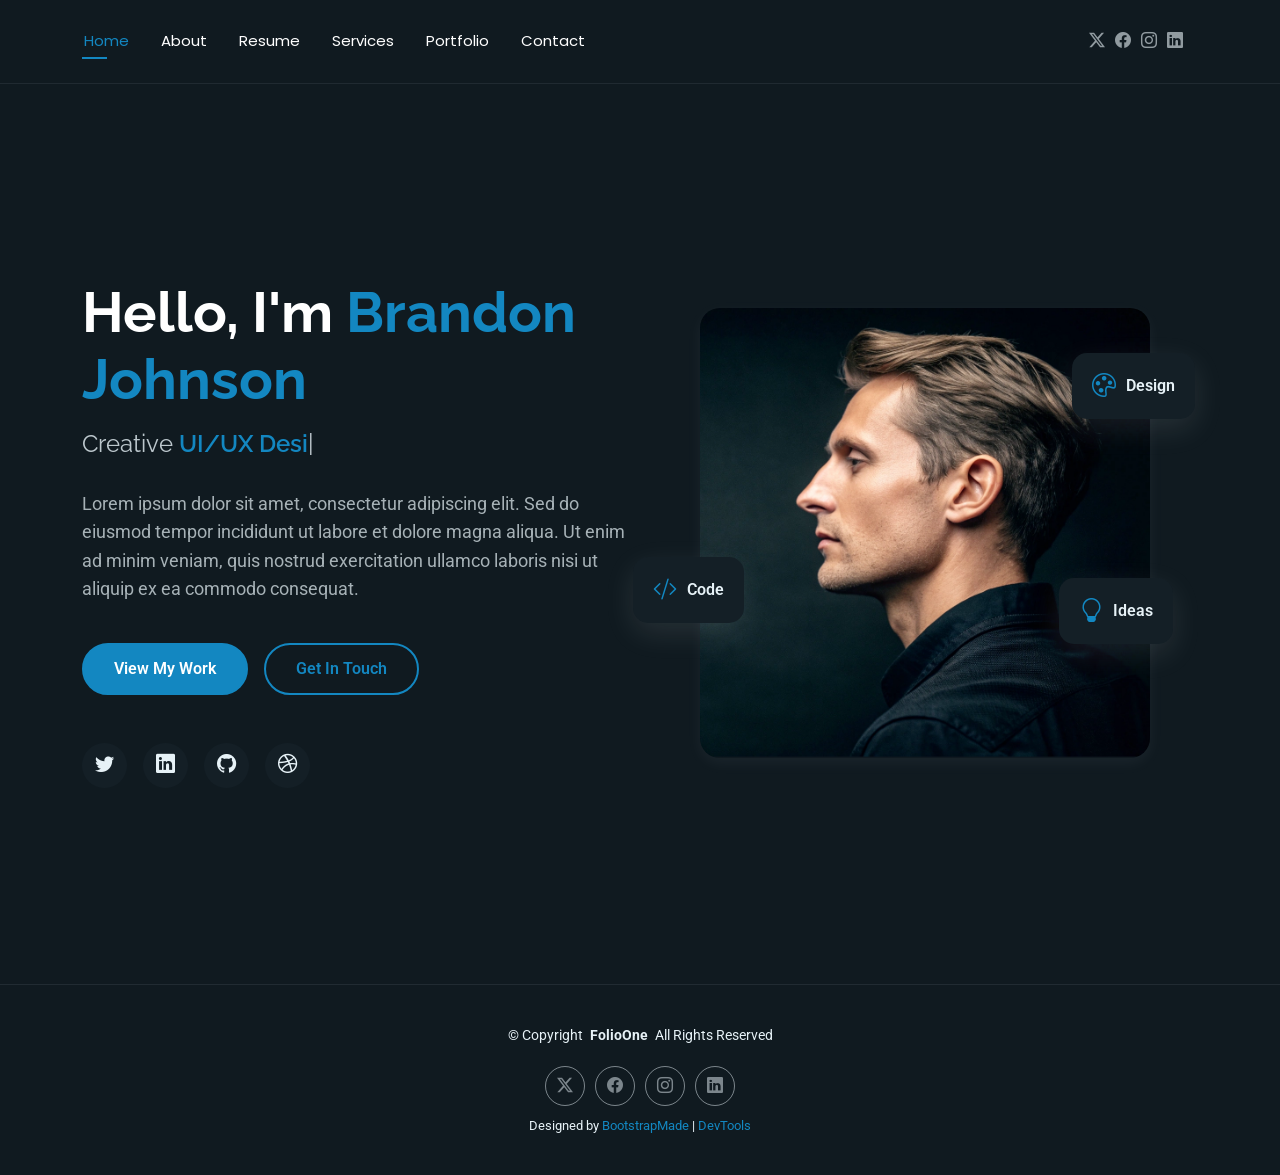
==== index.html @ 93620fd6 "1" ====
<!DOCTYPE html>
<html lang="en">

<head>
  <meta charset="utf-8">
  <meta content="width=device-width, initial-scale=1.0" name="viewport">
  <title>Index - FolioOne Bootstrap Template</title>
  <meta name="description" content="">
  <meta name="keywords" content="">

  <!-- Favicons -->
  <link href="assets/img/favicon.png" rel="icon">
  <link href="assets/img/apple-touch-icon.png" rel="apple-touch-icon">

  <!-- Fonts -->
  <link href="https://fonts.googleapis.com" rel="preconnect">
  <link href="https://fonts.gstatic.com" rel="preconnect" crossorigin>
  <link href="https://fonts.googleapis.com/css2?family=Roboto:ital,wght@0,100;0,300;0,400;0,500;0,700;0,900;1,100;1,300;1,400;1,500;1,700;1,900&family=Poppins:ital,wght@0,100;0,200;0,300;0,400;0,500;0,600;0,700;0,800;0,900;1,100;1,200;1,300;1,400;1,500;1,600;1,700;1,800;1,900&family=Raleway:ital,wght@0,100;0,200;0,300;0,400;0,500;0,600;0,700;0,800;0,900;1,100;1,200;1,300;1,400;1,500;1,600;1,700;1,800;1,900&display=swap" rel="stylesheet">

  <!-- Vendor CSS Files -->
  <link href="assets/vendor/bootstrap/css/bootstrap.min.css" rel="stylesheet">
  <link href="assets/vendor/bootstrap-icons/bootstrap-icons.css" rel="stylesheet">
  <link href="assets/vendor/aos/aos.css" rel="stylesheet">
  <link href="assets/vendor/swiper/swiper-bundle.min.css" rel="stylesheet">
  <link href="assets/vendor/glightbox/css/glightbox.min.css" rel="stylesheet">

  <!-- Main CSS File -->
  <link href="assets/css/main.css" rel="stylesheet">

  <!-- =======================================================
  * Template Name: FolioOne
  * Template URL: https://bootstrapmade.com/folioone-bootstrap-portfolio-website-template/
  * Updated: Aug 23 2025 with Bootstrap v5.3.7
  * Author: BootstrapMade.com
  * License: https://bootstrapmade.com/license/
  ======================================================== -->
</head>

<body class="index-page">

  <header id="header" class="header d-flex align-items-center light-background sticky-top">
    <div class="container position-relative d-flex align-items-center justify-content-between">

      <!-- <a href="index.html" class="logo d-flex align-items-center me-auto me-xl-0">
      <img src="assets/img/logo.webp" alt="">
      <h1 class="sitename">FolioOne</h1> 
    </a> -->

      <nav id="navmenu" class="navmenu">
        <ul>
          <li><a href="index.html" class="active">Home</a></li>
          <li><a href="about.html">About</a></li>
          <li><a href="resume.html">Resume</a></li>
          <li><a href="services.html">Services</a></li>
          <li><a href="portfolio.html">Portfolio</a></li>
          <li><a href="contact.html">Contact</a></li>
        </ul>
        <i class="mobile-nav-toggle d-xl-none bi bi-list"></i>
      </nav>

      <div class="header-social-links">
        <a href="#" class="twitter"><i class="bi bi-twitter-x"></i></a>
        <a href="#" class="facebook"><i class="bi bi-facebook"></i></a>
        <a href="#" class="instagram"><i class="bi bi-instagram"></i></a>
        <a href="#" class="linkedin"><i class="bi bi-linkedin"></i></a>
      </div>

    </div>
  </header>

  <main class="main">

    <!-- Hero Section -->
    <section id="hero" class="hero section">

      <div class="container" data-aos="fade-up" data-aos-delay="100">

        <div class="row gy-4 align-items-center">
          <div class="col-lg-6 order-2 order-lg-1">
            <div class="hero-content">
              <h1 data-aos="fade-up" data-aos-delay="200">Hello, I'm <span class="highlight">Brandon Johnson</span></h1>
              <h2 data-aos="fade-up" data-aos-delay="300">Creative <span class="typed" data-typed-items="UI/UX Designer, Web Developer, Digital Artist, Brand Strategist"></span></h2>
              <p data-aos="fade-up" data-aos-delay="400">Lorem ipsum dolor sit amet, consectetur adipiscing elit. Sed do eiusmod tempor incididunt ut labore et dolore magna aliqua. Ut enim ad minim veniam, quis nostrud exercitation ullamco laboris nisi ut aliquip ex ea commodo consequat.</p>
              <div class="hero-actions" data-aos="fade-up" data-aos-delay="500">
                <a href="portfolio.html" class="btn btn-primary">View My Work</a>
                <a href="contact.html" class="btn btn-outline">Get In Touch</a>
              </div>
              <div class="social-links" data-aos="fade-up" data-aos-delay="600">
                <a href="#"><i class="bi bi-twitter"></i></a>
                <a href="#"><i class="bi bi-linkedin"></i></a>
                <a href="#"><i class="bi bi-github"></i></a>
                <a href="#"><i class="bi bi-dribbble"></i></a>
              </div>
            </div>
          </div>
          <div class="col-lg-6 order-1 order-lg-2">
            <div class="hero-image" data-aos="zoom-in" data-aos-delay="300">
              <div class="image-wrapper">
                <img src="assets/img/profile/profile-square-11.webp" alt="Sarah Mitchell" class="img-fluid">
                <div class="floating-elements">
                  <div class="floating-card design" data-aos="fade-left" data-aos-delay="700">
                    <i class="bi bi-palette"></i>
                    <span>Design</span>
                  </div>
                  <div class="floating-card code" data-aos="fade-right" data-aos-delay="800">
                    <i class="bi bi-code-slash"></i>
                    <span>Code</span>
                  </div>
                  <div class="floating-card creativity" data-aos="fade-up" data-aos-delay="900">
                    <i class="bi bi-lightbulb"></i>
                    <span>Ideas</span>
                  </div>
                </div>
              </div>
            </div>
          </div>
        </div>

      </div>

    </section><!-- /Hero Section -->

  </main>

  <footer id="footer" class="footer">

    <div class="container">
      <div class="copyright text-center ">
        <p>© <span>Copyright</span> <strong class="px-1 sitename">FolioOne</strong> <span>All Rights Reserved<br></span></p>
      </div>
      <div class="social-links d-flex justify-content-center">
        <a href=""><i class="bi bi-twitter-x"></i></a>
        <a href=""><i class="bi bi-facebook"></i></a>
        <a href=""><i class="bi bi-instagram"></i></a>
        <a href=""><i class="bi bi-linkedin"></i></a>
      </div>
      <div class="credits">
        <!-- All the links in the footer should remain intact. -->
        <!-- You can delete the links only if you've purchased the pro version. -->
        <!-- Licensing information: https://bootstrapmade.com/license/ -->
        <!-- Purchase the pro version with working PHP/AJAX contact form: [buy-url] -->
        Designed by <a href="https://bootstrapmade.com/">BootstrapMade</a> | <a href="https://bootstrapmade.com/tools/">DevTools</a>
      </div>
    </div>

  </footer>

  <!-- Scroll Top -->
  <a href="#" id="scroll-top" class="scroll-top d-flex align-items-center justify-content-center"><i class="bi bi-arrow-up-short"></i></a>

  <!-- Preloader -->
  <div id="preloader"></div>

  <!-- Vendor JS Files -->
  <script src="assets/vendor/bootstrap/js/bootstrap.bundle.min.js"></script>
  <script src="assets/vendor/php-email-form/validate.js"></script>
  <script src="assets/vendor/aos/aos.js"></script>
  <script src="assets/vendor/typed.js/typed.umd.js"></script>
  <script src="assets/vendor/waypoints/noframework.waypoints.js"></script>
  <script src="assets/vendor/purecounter/purecounter_vanilla.js"></script>
  <script src="assets/vendor/swiper/swiper-bundle.min.js"></script>
  <script src="assets/vendor/imagesloaded/imagesloaded.pkgd.min.js"></script>
  <script src="assets/vendor/isotope-layout/isotope.pkgd.min.js"></script>
  <script src="assets/vendor/glightbox/js/glightbox.min.js"></script>

  <!-- Main JS File -->
  <script src="assets/js/main.js"></script>

</body>

</html>
---- assets/css/main.css ----
/**
* Template Name: FolioOne
* Template URL: https://bootstrapmade.com/folioone-bootstrap-portfolio-website-template/
* Updated: Aug 23 2025 with Bootstrap v5.3.7
* Author: BootstrapMade.com
* License: https://bootstrapmade.com/license/
*/

/*--------------------------------------------------------------
# Font & Color Variables
# Help: https://bootstrapmade.com/color-system/
--------------------------------------------------------------*/
/* Fonts */
:root {
  --default-font: "Roboto",  system-ui, -apple-system, "Segoe UI", Roboto, "Helvetica Neue", Arial, "Noto Sans", "Liberation Sans", sans-serif, "Apple Color Emoji", "Segoe UI Emoji", "Segoe UI Symbol", "Noto Color Emoji";
  --heading-font: "Raleway",  sans-serif;
  --nav-font: "Poppins",  sans-serif;
}

/* Global Colors - The following color variables are used throughout the website. Updating them here will change the color scheme of the entire website */
:root { 
  --background-color: #101a20; /* Background color for the entire website, including individual sections */
  --default-color: #e7f2f7; /* Default color used for the majority of the text content across the entire website */
  --heading-color: #ffffff; /* Color for headings, subheadings and title throughout the website */
  --accent-color: #1387c1; /* Accent color that represents your brand on the website. It's used for buttons, links, and other elements that need to stand out */
  --surface-color: #141f26; /* The surface color is used as a background of boxed elements within sections, such as cards, icon boxes, or other elements that require a visual separation from the global background. */
  --contrast-color: #ffffff; /* Contrast color for text, ensuring readability against backgrounds of accent, heading, or default colors. */
}

/* Nav Menu Colors - The following color variables are used specifically for the navigation menu. They are separate from the global colors to allow for more customization options */
:root {
  --nav-color: #ffffff;  /* The default color of the main navmenu links */
  --nav-hover-color: #1387c1; /* Applied to main navmenu links when they are hovered over or active */
  --nav-mobile-background-color: #213642; /* Used as the background color for mobile navigation menu */
  --nav-dropdown-background-color: #051117; /* Used as the background color for dropdown items that appear when hovering over primary navigation items */
  --nav-dropdown-color: #e7f2f7; /* Used for navigation links of the dropdown items in the navigation menu. */
  --nav-dropdown-hover-color: #1387c1; /* Similar to --nav-hover-color, this color is applied to dropdown navigation links when they are hovered over. */
}

/* Color Presets - These classes override global colors when applied to any section or element, providing reuse of the sam color scheme. */

.light-background {
  --background-color: #142027;
  --surface-color: #325264;
}

.dark-background {
  --background-color: #0b1419;
  --default-color: #ffffff;
  --heading-color: #ffffff;
  --surface-color: #252525;
  --contrast-color: #ffffff;
}

/* Smooth scroll */
:root {
  scroll-behavior: smooth;
}

/*--------------------------------------------------------------
# General Styling & Shared Classes
--------------------------------------------------------------*/
body {
  color: var(--default-color);
  background-color: var(--background-color);
  font-family: var(--default-font);
}

a {
  color: var(--accent-color);
  text-decoration: none;
  transition: 0.3s;
}

a:hover {
  color: color-mix(in srgb, var(--accent-color), transparent 25%);
  text-decoration: none;
}

h1,
h2,
h3,
h4,
h5,
h6 {
  color: var(--heading-color);
  font-family: var(--heading-font);
}

/* PHP Email Form Messages
------------------------------*/
.php-email-form .error-message {
  display: none;
  background: #df1529;
  color: #ffffff;
  text-align: left;
  padding: 15px;
  margin-bottom: 24px;
  font-weight: 600;
}

.php-email-form .sent-message {
  display: none;
  color: #ffffff;
  background: #059652;
  text-align: center;
  padding: 15px;
  margin-bottom: 24px;
  font-weight: 600;
}

.php-email-form .loading {
  display: none;
  background: var(--surface-color);
  text-align: center;
  padding: 15px;
  margin-bottom: 24px;
}

.php-email-form .loading:before {
  content: "";
  display: inline-block;
  border-radius: 50%;
  width: 24px;
  height: 24px;
  margin: 0 10px -6px 0;
  border: 3px solid var(--accent-color);
  border-top-color: var(--surface-color);
  animation: php-email-form-loading 1s linear infinite;
}

@keyframes php-email-form-loading {
  0% {
    transform: rotate(0deg);
  }

  100% {
    transform: rotate(360deg);
  }
}

/*--------------------------------------------------------------
# Global Header
--------------------------------------------------------------*/
.header {
  --background-color: rgba(255, 255, 255, 0);
  color: var(--default-color);
  background-color: var(--background-color);
  padding: 15px 0;
  transition: all 0.5s;
  z-index: 997;
  border-bottom: 1px solid color-mix(in srgb, var(--default-color), transparent 92%);
}

.header .logo {
  line-height: 1;
}

.header .logo img {
  max-height: 36px;
  margin-right: 8px;
}

.header .logo h1 {
  font-size: 32px;
  margin: 0;
  font-weight: 400;
  color: var(--heading-color);
}

.header .header-social-links {
  padding-right: 15px;
}

.header .header-social-links a {
  color: color-mix(in srgb, var(--default-color), transparent 40%);
  padding-left: 6px;
  display: inline-block;
  transition: 0.3s;
  font-size: 16px;
}

.header .header-social-links a:hover {
  color: var(--default-color);
}

.header .header-social-links a i {
  line-height: 0px;
}

@media (max-width: 1200px) {
  .header .logo {
    order: 1;
  }

  .header .header-social-links {
    order: 2;
  }

  .header .navmenu {
    order: 3;
  }
}

/* Global Header on Scroll
------------------------------*/
.scrolled .header {
  --background-color: rgba(16, 26, 32, 0.9);
}

/*--------------------------------------------------------------
# Navigation Menu
--------------------------------------------------------------*/
/* Desktop Navigation */
@media (min-width: 1200px) {
  .navmenu {
    padding: 0;
  }

  .navmenu ul {
    margin: 0;
    padding: 0;
    display: flex;
    list-style: none;
    align-items: center;
  }

  .navmenu li {
    position: relative;
  }

  .navmenu>ul>li {
    white-space: nowrap;
    padding: 15px 28px 15px 0;
  }

  .navmenu>ul>li:last-child {
    padding-right: 0;
  }

  .navmenu a,
  .navmenu a:focus {
    color: var(--nav-color);
    font-size: 15px;
    padding: 0 2px;
    font-family: var(--nav-font);
    font-weight: 400;
    display: flex;
    align-items: center;
    justify-content: space-between;
    white-space: nowrap;
    transition: 0.3s;
    position: relative;
  }

  .navmenu a i,
  .navmenu a:focus i {
    font-size: 12px;
    line-height: 0;
    margin-left: 5px;
    transition: 0.3s;
  }

  .navmenu>ul>li>a:before {
    content: "";
    position: absolute;
    height: 2px;
    bottom: -6px;
    left: 0;
    background-color: var(--nav-hover-color);
    visibility: hidden;
    width: 0px;
    transition: all 0.3s ease-in-out 0s;
  }

  .navmenu a:hover:before,
  .navmenu li:hover>a:before,
  .navmenu .active:before {
    visibility: visible;
    width: 25px;
  }

  .navmenu li:hover>a,
  .navmenu .active,
  .navmenu .active:focus {
    color: var(--nav-hover-color);
  }

  .navmenu .dropdown ul {
    margin: 0;
    padding: 10px 0;
    background: var(--nav-dropdown-background-color);
    display: block;
    position: absolute;
    visibility: hidden;
    left: -5px;
    top: 130%;
    opacity: 0;
    transition: 0.3s;
    border-radius: 4px;
    z-index: 99;
    box-shadow: 0px 0px 30px rgba(0, 0, 0, 0.1);
  }

  .navmenu .dropdown ul li {
    min-width: 200px;
  }

  .navmenu .dropdown ul a {
    padding: 10px 20px;
    font-size: 15px;
    text-transform: none;
    color: var(--nav-dropdown-color);
  }

  .navmenu .dropdown ul a i {
    font-size: 12px;
  }

  .navmenu .dropdown ul a:hover,
  .navmenu .dropdown ul .active:hover,
  .navmenu .dropdown ul li:hover>a {
    color: var(--nav-dropdown-hover-color);
  }

  .navmenu .dropdown:hover>ul {
    opacity: 1;
    top: 100%;
    visibility: visible;
  }

  .navmenu .dropdown .dropdown ul {
    top: 0;
    left: -90%;
    visibility: hidden;
  }

  .navmenu .dropdown .dropdown:hover>ul {
    opacity: 1;
    top: 0;
    left: -100%;
    visibility: visible;
  }
}

/* Mobile Navigation */
@media (max-width: 1199px) {
  .mobile-nav-toggle {
    color: var(--nav-color);
    font-size: 28px;
    line-height: 0;
    margin-right: 10px;
    cursor: pointer;
    transition: color 0.3s;
  }

  .navmenu {
    padding: 0;
    z-index: 9997;
  }

  .navmenu ul {
    display: none;
    list-style: none;
    position: absolute;
    inset: 60px 20px 20px 20px;
    padding: 10px 0;
    margin: 0;
    border-radius: 6px;
    background-color: var(--nav-mobile-background-color);
    border: 1px solid color-mix(in srgb, var(--default-color), transparent 90%);
    box-shadow: none;
    overflow-y: auto;
    transition: 0.3s;
    z-index: 9998;
  }

  .navmenu a,
  .navmenu a:focus {
    color: var(--nav-dropdown-color);
    padding: 10px 20px;
    font-family: var(--nav-font);
    font-size: 17px;
    font-weight: 500;
    display: flex;
    align-items: center;
    justify-content: space-between;
    white-space: nowrap;
    transition: 0.3s;
  }

  .navmenu a i,
  .navmenu a:focus i {
    font-size: 12px;
    line-height: 0;
    margin-left: 5px;
    width: 30px;
    height: 30px;
    display: flex;
    align-items: center;
    justify-content: center;
    border-radius: 50%;
    transition: 0.3s;
    background-color: color-mix(in srgb, var(--accent-color), transparent 90%);
  }

  .navmenu a i:hover,
  .navmenu a:focus i:hover {
    background-color: var(--accent-color);
    color: var(--contrast-color);
  }

  .navmenu a:hover,
  .navmenu .active,
  .navmenu .active:focus {
    color: var(--nav-dropdown-hover-color);
  }

  .navmenu .active i,
  .navmenu .active:focus i {
    background-color: var(--accent-color);
    color: var(--contrast-color);
    transform: rotate(180deg);
  }

  .navmenu .dropdown ul {
    position: static;
    display: none;
    z-index: 99;
    padding: 10px 0;
    margin: 10px 20px;
    background-color: var(--nav-dropdown-background-color);
    transition: all 0.5s ease-in-out;
  }

  .navmenu .dropdown ul ul {
    background-color: rgba(33, 37, 41, 0.1);
  }

  .navmenu .dropdown>.dropdown-active {
    display: block;
    background-color: rgba(33, 37, 41, 0.03);
  }

  .mobile-nav-active {
    overflow: hidden;
  }

  .mobile-nav-active .mobile-nav-toggle {
    color: #fff;
    position: absolute;
    font-size: 32px;
    top: 15px;
    right: 15px;
    margin-right: 0;
    z-index: 9999;
  }

  .mobile-nav-active .navmenu {
    position: fixed;
    overflow: hidden;
    inset: 0;
    background: rgba(33, 37, 41, 0.8);
    transition: 0.3s;
  }

  .mobile-nav-active .navmenu>ul {
    display: block;
  }
}

/*--------------------------------------------------------------
# Global Footer
--------------------------------------------------------------*/
.footer {
  color: var(--default-color);
  background-color: var(--background-color);
  font-size: 14px;
  padding: 40px 0;
  position: relative;
  border-top: 1px solid color-mix(in srgb, var(--default-color), transparent 92%);
}

.footer .copyright p {
  margin-bottom: 0;
}

.footer .social-links {
  margin-top: 20px;
}

.footer .social-links a {
  display: flex;
  align-items: center;
  justify-content: center;
  width: 40px;
  height: 40px;
  border-radius: 50%;
  border: 1px solid color-mix(in srgb, var(--default-color), transparent 50%);
  font-size: 16px;
  color: color-mix(in srgb, var(--default-color), transparent 50%);
  margin: 0 5px;
  transition: 0.3s;
}

.footer .social-links a:hover {
  color: var(--accent-color);
  border-color: var(--accent-color);
}

.footer .credits {
  margin-top: 10px;
  font-size: 13px;
  text-align: center;
}

/*--------------------------------------------------------------
# Preloader
--------------------------------------------------------------*/
#preloader {
  position: fixed;
  inset: 0;
  z-index: 9999;
  overflow: hidden;
  background-color: var(--background-color);
  transition: all 0.6s ease-out;
  width: 100%;
  height: 100vh;
}

#preloader:before,
#preloader:after {
  content: "";
  position: absolute;
  border: 4px solid var(--accent-color);
  border-radius: 50%;
  animation: animate-preloader 2s cubic-bezier(0, 0.2, 0.8, 1) infinite;
}

#preloader:after {
  animation-delay: -0.5s;
}

@keyframes animate-preloader {
  0% {
    width: 10px;
    height: 10px;
    top: calc(50% - 5px);
    left: calc(50% - 5px);
    opacity: 1;
  }

  100% {
    width: 72px;
    height: 72px;
    top: calc(50% - 36px);
    left: calc(50% - 36px);
    opacity: 0;
  }
}

/*--------------------------------------------------------------
# Scroll Top Button
--------------------------------------------------------------*/
.scroll-top {
  position: fixed;
  visibility: hidden;
  opacity: 0;
  right: 15px;
  bottom: -15px;
  z-index: 99999;
  background-color: var(--accent-color);
  width: 44px;
  height: 44px;
  border-radius: 50px;
  transition: all 0.4s;
}

.scroll-top i {
  font-size: 24px;
  color: var(--contrast-color);
  line-height: 0;
}

.scroll-top:hover {
  background-color: color-mix(in srgb, var(--accent-color), transparent 20%);
  color: var(--contrast-color);
}

.scroll-top.active {
  visibility: visible;
  opacity: 1;
  bottom: 15px;
}

/*--------------------------------------------------------------
# Disable aos animation delay on mobile devices
--------------------------------------------------------------*/
@media screen and (max-width: 768px) {
  [data-aos-delay] {
    transition-delay: 0 !important;
  }
}

/*--------------------------------------------------------------
# Global Page Titles & Breadcrumbs
--------------------------------------------------------------*/
.page-title {
  color: var(--default-color);
  background-color: var(--background-color);
  position: relative;
}

.page-title .heading {
  padding: 80px 0;
  border-top: 1px solid color-mix(in srgb, var(--default-color), transparent 90%);
}

.page-title .heading h1 {
  font-size: 38px;
  font-weight: 700;
}

.page-title nav {
  background-color: color-mix(in srgb, var(--default-color), transparent 96%);
  padding: 20px 0;
}

.page-title nav ol {
  display: flex;
  flex-wrap: wrap;
  list-style: none;
  padding: 0;
  margin: 0;
  font-size: 16px;
  font-weight: 400;
}

.page-title nav ol li+li {
  padding-left: 10px;
}

.page-title nav ol li+li::before {
  content: "/";
  display: inline-block;
  padding-right: 10px;
  color: color-mix(in srgb, var(--default-color), transparent 70%);
}

/*--------------------------------------------------------------
# Global Sections
--------------------------------------------------------------*/
section,
.section {
  color: var(--default-color);
  background-color: var(--background-color);
  padding: 60px 0;
  scroll-margin-top: 100px;
  overflow: clip;
}

@media (max-width: 1199px) {

  section,
  .section {
    scroll-margin-top: 66px;
  }
}

/*--------------------------------------------------------------
# Global Section Titles
--------------------------------------------------------------*/
.section-title {
  text-align: center;
  padding-bottom: 60px;
  position: relative;
}

.section-title h2 {
  font-size: 3.5rem;
  font-weight: 400;
  line-height: 1.2;
  color: var(--heading-color);
  margin-bottom: 1.5rem;
  letter-spacing: -1px;
}

@media (max-width: 768px) {
  .section-title h2 {
    font-size: 2.5rem;
  }
}

.section-title p {
  font-size: 1.125rem;
  line-height: 1.8;
  color: color-mix(in srgb, var(--default-color), transparent 25%);
  max-width: 900px;
  margin: 0 auto;
  text-wrap: balance;
}

/*--------------------------------------------------------------
# Hero Section
--------------------------------------------------------------*/
.hero {
  padding: 80px 0;
  min-height: 100vh;
  display: flex;
  align-items: center;
}

.hero .hero-content h1 {
  font-size: 3.5rem;
  font-weight: 700;
  margin-bottom: 1rem;
  line-height: 1.2;
}

.hero .hero-content h1 .highlight {
  color: var(--accent-color);
  position: relative;
}

.hero .hero-content h1 .highlight::after {
  content: "";
  position: absolute;
  bottom: 0;
  left: 0;
  width: 100%;
  height: 3px;
  background: linear-gradient(90deg, var(--accent-color), color-mix(in srgb, var(--accent-color), transparent 50%));
  border-radius: 2px;
}

@media (max-width: 768px) {
  .hero .hero-content h1 {
    font-size: 2.5rem;
  }
}

.hero .hero-content h2 {
  font-size: 1.5rem;
  font-weight: 400;
  margin-bottom: 2rem;
  color: color-mix(in srgb, var(--default-color), transparent 20%);
}

.hero .hero-content h2 .typed {
  color: var(--accent-color);
  font-weight: 600;
}

@media (max-width: 768px) {
  .hero .hero-content h2 {
    font-size: 1.25rem;
  }
}

.hero .hero-content p {
  font-size: 1.1rem;
  line-height: 1.6;
  margin-bottom: 2.5rem;
  color: color-mix(in srgb, var(--default-color), transparent 30%);
}

.hero .hero-actions {
  display: flex;
  gap: 1rem;
  margin-bottom: 3rem;
}

.hero .hero-actions .btn {
  padding: 12px 30px;
  border-radius: 50px;
  font-weight: 600;
  text-decoration: none;
  transition: all 0.3s ease;
  border: 2px solid;
}

.hero .hero-actions .btn.btn-primary {
  background: var(--accent-color);
  color: var(--contrast-color);
  border-color: var(--accent-color);
}

.hero .hero-actions .btn.btn-primary:hover {
  background: color-mix(in srgb, var(--accent-color), black 15%);
  border-color: color-mix(in srgb, var(--accent-color), black 15%);
  transform: translateY(-2px);
}

.hero .hero-actions .btn.btn-outline {
  background: transparent;
  color: var(--accent-color);
  border-color: var(--accent-color);
}

.hero .hero-actions .btn.btn-outline:hover {
  transform: translateY(-2px);
}

@media (max-width: 576px) {
  .hero .hero-actions {
    flex-direction: column;
  }

  .hero .hero-actions .btn {
    text-align: center;
  }
}

.hero .social-links {
  display: flex;
  gap: 1rem;
}

.hero .social-links a {
  width: 45px;
  height: 45px;
  background: var(--surface-color);
  border-radius: 50%;
  display: flex;
  align-items: center;
  justify-content: center;
  color: var(--default-color);
  font-size: 1.2rem;
  transition: all 0.3s ease;
}

.hero .social-links a:hover {
  background: var(--accent-color);
  color: var(--contrast-color);
  transform: translateY(-3px);
  box-shadow: 0 8px 25px color-mix(in srgb, var(--accent-color), transparent 70%);
}

.hero .hero-image {
  position: relative;
}

.hero .hero-image .image-wrapper {
  position: relative;
  max-width: 450px;
  margin: 0 auto;
}

.hero .hero-image .image-wrapper img {
  border-radius: 20px;
  box-shadow: 0 5px 15px color-mix(in srgb, var(--default-color), transparent 95%);
  transition: transform 0.3s ease;
}

.hero .hero-image .image-wrapper img:hover {
  transform: scale(1.02);
}

.hero .hero-image .floating-elements {
  position: absolute;
  top: 0;
  left: 0;
  right: 0;
  bottom: 0;
  pointer-events: none;
}

.hero .hero-image .floating-elements .floating-card {
  position: absolute;
  background: var(--surface-color);
  padding: 15px 20px;
  border-radius: 15px;
  box-shadow: 0 10px 30px color-mix(in srgb, var(--default-color), transparent 90%);
  display: flex;
  align-items: center;
  gap: 10px;
  font-weight: 600;
  animation: float 3s ease-in-out infinite;
}

.hero .hero-image .floating-elements .floating-card i {
  font-size: 1.5rem;
  color: var(--accent-color);
}

.hero .hero-image .floating-elements .floating-card.design {
  top: 10%;
  right: -10%;
  animation-delay: 0s;
}

.hero .hero-image .floating-elements .floating-card.code {
  bottom: 30%;
  left: -15%;
  animation-delay: 1s;
}

.hero .hero-image .floating-elements .floating-card.creativity {
  top: 60%;
  right: -5%;
  animation-delay: 2s;
}

@media (max-width: 992px) {
  .hero .hero-image .floating-elements .floating-card {
    display: none;
  }
}

@keyframes float {

  0%,
  100% {
    transform: translateY(0px);
  }

  50% {
    transform: translateY(-10px);
  }
}

@media (max-width: 992px) {
  .hero .hero-content {
    text-align: center;
    margin-bottom: 3rem;
  }
}

/*--------------------------------------------------------------
# About Section
--------------------------------------------------------------*/
.about .intro-content .eyebrow {
  display: inline-block;
  letter-spacing: 0.12em;
  text-transform: uppercase;
  font-size: 12px;
  color: color-mix(in srgb, var(--default-color), transparent 40%);
  margin-bottom: 16px;
}

.about .intro-content .headline {
  font-family: var(--heading-font);
  font-weight: 300;
  line-height: 1.2;
  font-size: clamp(28px, 4vw, 44px);
  margin: 0 0 24px 0;
}

.about .intro-content .lead {
  font-size: 18px;
  line-height: 1.8;
  color: color-mix(in srgb, var(--default-color), transparent 10%);
  margin-bottom: 24px;
}

.about .intro-content p {
  line-height: 1.8;
  margin-bottom: 24px;
  color: color-mix(in srgb, var(--default-color), transparent 5%);
}

.about .intro-content .cta-group {
  display: flex;
  gap: 24px;
  align-items: center;
  margin-top: 24px;
}

.about .intro-content .cta-group .btn-ghost {
  display: inline-flex;
  align-items: center;
  gap: 8px;
  padding: 12px 18px;
  border-radius: 6px;
  color: var(--accent-color);
  background: color-mix(in srgb, var(--accent-color), transparent 92%);
  border: 1px solid color-mix(in srgb, var(--accent-color), transparent 70%);
  transition: 0.3s ease-in-out;
}

.about .intro-content .cta-group .btn-ghost:hover,
.about .intro-content .cta-group .btn-ghost:focus {
  color: var(--contrast-color);
  background: var(--accent-color);
  border-color: var(--accent-color);
  outline: none;
  box-shadow: 0 0 0 3px color-mix(in srgb, var(--accent-color), transparent 70%);
}

.about .intro-content .cta-group .link-underline {
  display: inline-flex;
  align-items: center;
  gap: 8px;
  position: relative;
  color: var(--accent-color);
  padding-bottom: 4px;
  transition: 0.3s ease-in-out;
}

.about .intro-content .cta-group .link-underline::after {
  content: "";
  position: absolute;
  left: 0;
  right: 0;
  bottom: 0;
  height: 1px;
  background: color-mix(in srgb, var(--accent-color), transparent 40%);
  transform: scaleX(0.4);
  transform-origin: left;
  transition: 0.3s ease-in-out;
}

.about .intro-content .cta-group .link-underline:hover,
.about .intro-content .cta-group .link-underline:focus {
  color: color-mix(in srgb, var(--accent-color), transparent 10%);
  outline: none;
}

.about .intro-content .cta-group .link-underline:hover::after,
.about .intro-content .cta-group .link-underline:focus::after {
  transform: scaleX(1);
}

.about .profile-figure {
  margin: 0;
}

.about .profile-figure .profile-photo {
  width: 88%;
  max-width: 440px;
  border-radius: 18px;
  box-shadow: 0 10px 30px color-mix(in srgb, var(--default-color), transparent 92%);
  transform: translateY(0);
  transition: transform 0.3s ease-in-out;
}

.about .profile-figure .profile-caption {
  margin-top: 24px;
  display: flex;
  align-items: center;
  justify-content: center;
}

.about .profile-figure .profile-caption .meta {
  font-size: 14px;
  color: color-mix(in srgb, var(--default-color), transparent 20%);
}

.about .profile-figure .profile-caption .meta .funfact {
  font-size: 13px;
  margin-top: 4px;
  color: color-mix(in srgb, var(--default-color), transparent 35%);
}

.about .profile-figure:hover .profile-photo {
  transform: translateY(-4px);
}

.about .skill-item {
  padding: 24px;
  border-radius: 6px;
  transition: 0.3s ease-in-out;
  background: color-mix(in srgb, var(--surface-color), var(--accent-color) 2%);
  border: 1px solid color-mix(in srgb, var(--default-color), transparent 88%);
  height: 100%;
}

.about .skill-item i {
  font-size: 24px;
  color: var(--accent-color);
  margin-bottom: 16px;
  display: inline-block;
}

.about .skill-item h3 {
  font-size: 16px;
  margin-bottom: 6px;
  font-weight: 500;
}

.about .skill-item p {
  margin: 0;
  font-size: 14px;
  color: color-mix(in srgb, var(--default-color), transparent 25%);
}

.about .skill-item:hover {
  transform: translateY(-3px);
  border-color: color-mix(in srgb, var(--accent-color), transparent 60%);
  box-shadow: 0 10px 30px color-mix(in srgb, var(--default-color), transparent 92%);
}

.about .timeline-item {
  position: relative;
  padding-left: 26px;
}

.about .timeline-item time {
  display: inline-block;
  font-size: 12px;
  letter-spacing: 0.08em;
  text-transform: uppercase;
  color: color-mix(in srgb, var(--default-color), transparent 45%);
  margin-bottom: 6px;
}

.about .timeline-item h4 {
  font-size: 18px;
  font-weight: 400;
  margin: 0 0 6px;
}

.about .timeline-item p {
  font-size: 14px;
  color: color-mix(in srgb, var(--default-color), transparent 25%);
  margin: 0;
}

.about .timeline-item .dot {
  position: absolute;
  left: 0;
  top: 4px;
  width: 10px;
  height: 10px;
  border-radius: 50%;
  background: var(--accent-color);
  box-shadow: 0 0 0 6px color-mix(in srgb, var(--accent-color), transparent 80%);
}

.about .personal-quote {
  padding: 24px 0;
}

.about .personal-quote p {
  font-family: var(--heading-font);
  font-weight: 300;
  font-size: clamp(20px, 3vw, 28px);
  line-height: 1.5;
  color: color-mix(in srgb, var(--default-color), transparent 5%);
  margin: 0 auto;
  max-width: 800px;
}

.about .fact-pill {
  display: flex;
  align-items: center;
  justify-content: center;
  gap: 10px;
  padding: 10px 14px;
  border-radius: 999px;
  border: 1px solid color-mix(in srgb, var(--default-color), transparent 85%);
  background: var(--surface-color);
  color: color-mix(in srgb, var(--default-color), transparent 10%);
  transition: 0.3s ease-in-out;
}

.about .fact-pill i {
  color: var(--accent-color);
}

.about .fact-pill span {
  font-size: 14px;
}

.about .fact-pill:hover {
  transform: translateY(-2px);
  border-color: color-mix(in srgb, var(--accent-color), transparent 60%);
  box-shadow: 0 10px 30px color-mix(in srgb, var(--default-color), transparent 92%);
}

.about .fact-pill:focus-within {
  box-shadow: 0 0 0 3px color-mix(in srgb, var(--accent-color), transparent 70%);
}

@media (max-width: 992px) {
  .about .profile-figure {
    text-align: center !important;
  }

  .about .profile-figure .profile-photo {
    width: 72%;
  }

  .about .intro-content .cta-group {
    flex-wrap: wrap;
  }
}

@media (max-width: 576px) {
  .about .profile-figure .profile-photo {
    width: 100%;
  }
}

/*--------------------------------------------------------------
# Skills Section
--------------------------------------------------------------*/
.skills .skill-box {
  background-color: var(--surface-color);
  padding: 2rem;
  border-radius: 8px;
  box-shadow: 0 0 20px rgba(0, 0, 0, 0.05);
}

.skills .skill-box h3 {
  font-size: 1.2rem;
  margin-bottom: 1rem;
  font-weight: 600;
}

.skills .skill-box p {
  font-size: 0.9rem;
  margin-bottom: 0.8rem;
  opacity: 0.6;
}

.skills .skill-box .progress {
  background-color: color-mix(in srgb, var(--accent-color), transparent 85%);
  border-radius: 50px;
  height: 8px;
  margin-top: 5px;
  overflow: hidden;
}

.skills .skill-box .progress .progress-bar {
  background-color: var(--accent-color);
  height: 100%;
  position: relative;
  border-radius: 50px;
  transition: 0.9s;
  width: 1px;
}

/*--------------------------------------------------------------
# Stats Section
--------------------------------------------------------------*/
.stats .avatars {
  position: relative;
}

.stats .avatars img {
  width: 60px;
  height: 60px;
  border: 3px solid var(--accent-color);
  margin-right: -15px;
  transition: transform 0.3s ease;
}

.stats .avatars img:hover {
  transform: translateY(-5px);
  z-index: 2;
}

.stats .counters h2 {
  color: var(--heading-color);
  font-size: 48px;
  font-weight: 700;
  margin-bottom: 10px;
}

.stats .counters h2 span {
  display: inline-block;
}

.stats .counters p {
  color: var(--default-color);
  font-size: 18px;
  margin: 0;
  opacity: 0.9;
}

@media (max-width: 991px) {
  .stats .row {
    text-align: center;
  }

  .stats .avatars {
    justify-content: center;
    margin-bottom: 40px;
  }

  .stats .counters h2 {
    font-size: 36px;
  }

  .stats .counters p {
    font-size: 16px;
  }

  .stats .counters .col-md-4 {
    margin-bottom: 30px;
  }

  .stats .counters .col-md-4:last-child {
    margin-bottom: 0;
  }
}

@media (max-width: 576px) {
  .stats {
    padding: 60px 0;
  }

  .stats .avatars {
    flex-wrap: wrap;
    justify-content: center;
  }

  .stats .avatars img {
    margin: 0 -8px;
  }
}

/*--------------------------------------------------------------
# Testimonials Section
--------------------------------------------------------------*/
.testimonials .testimonials-carousel,
.testimonials .testimonials-slider {
  overflow: hidden;
}

.testimonials .testimonial-item .testimonial-content {
  border-left: 3px solid var(--accent-color);
  padding-left: 30px;
}

.testimonials .testimonial-item .testimonial-img {
  border-radius: 50%;
  border: 4px solid var(--background-color);
  margin: 0 auto;
}

.testimonials .testimonial-item h3 {
  font-size: 20px;
  font-weight: bold;
  margin: 10px 0 5px 0;
}

.testimonials .testimonial-item h4 {
  font-size: 14px;
  color: color-mix(in srgb, var(--default-color), transparent 40%);
  margin: 0 0 10px 0;
}

.testimonials .testimonial-item .stars i {
  color: #ffc107;
  margin: 0 1px;
}

.testimonials .testimonial-item .quote-icon-left,
.testimonials .testimonial-item .quote-icon-right {
  color: color-mix(in srgb, var(--accent-color), transparent 50%);
  font-size: 26px;
  line-height: 0;
}

.testimonials .testimonial-item .quote-icon-left {
  display: inline-block;
  left: -5px;
  position: relative;
}

.testimonials .testimonial-item .quote-icon-right {
  display: inline-block;
  right: -5px;
  position: relative;
  top: 10px;
  transform: scale(-1, -1);
}

.testimonials .testimonial-item p {
  font-style: italic;
}

.testimonials .swiper-wrapper {
  height: auto;
}

.testimonials .swiper-pagination {
  margin-top: 30px;
  position: relative;
}

.testimonials .swiper-pagination .swiper-pagination-bullet {
  width: 12px;
  height: 12px;
  background-color: color-mix(in srgb, var(--default-color), transparent 85%);
  opacity: 1;
}

.testimonials .swiper-pagination .swiper-pagination-bullet-active {
  background-color: var(--accent-color);
}

/*--------------------------------------------------------------
# Resume Section
--------------------------------------------------------------*/
.resume .resume-item {
  margin-bottom: 3rem;
}

.resume .resume-item .resume-title {
  font-size: 1.75rem;
  font-weight: 700;
  margin-bottom: 1.5rem;
  padding-bottom: 1.5rem;
  position: relative;
  color: var(--heading-color);
}

.resume .resume-item .resume-title::after {
  content: "";
  position: absolute;
  display: block;
  width: 50px;
  height: 3px;
  background: var(--accent-color);
  bottom: 0;
  left: 0;
}

.resume .resume-item .resume-content {
  padding-left: 1.25rem;
  border-left: 2px solid color-mix(in srgb, var(--accent-color), transparent 85%);
}

.resume .resume-item article {
  position: relative;
  margin-bottom: 2.5rem;
}

.resume .resume-item article::before {
  content: "";
  position: absolute;
  width: 16px;
  height: 16px;
  border-radius: 50%;
  left: -1.8rem;
  top: 0.25rem;
  background: var(--background-color);
  border: 2px solid var(--accent-color);
}

.resume .resume-item article h4 {
  font-size: 1.25rem;
  font-weight: 600;
  margin-bottom: 0.5rem;
  color: var(--heading-color);
}

.resume .resume-item article h5 {
  font-size: 1rem;
  background: color-mix(in srgb, var(--accent-color), transparent 92%);
  padding: 0.375rem 0.75rem;
  display: inline-block;
  font-weight: 600;
  margin: 0.5rem 0;
  color: var(--accent-color);
  border-radius: 4px;
}

.resume .resume-item article .institution,
.resume .resume-item article .company {
  font-size: 1rem;
  margin-bottom: 1rem;
  color: color-mix(in srgb, var(--default-color), transparent 25%);
}

.resume .resume-item article p {
  margin-bottom: 1rem;
}

.resume .resume-item article ul {
  padding-left: 1.25rem;
  margin-bottom: 0;
}

.resume .resume-item article ul li {
  padding-bottom: 0.75rem;
  position: relative;
}

.resume .resume-item article ul li:last-child {
  padding-bottom: 0;
}

.resume .skill-item {
  margin-bottom: 2rem;
}

.resume .skill-item h4 {
  font-size: 1rem;
  font-weight: 600;
  margin-bottom: 0.75rem;
  color: var(--heading-color);
}

.resume .skill-item .progress {
  height: 0.75rem;
  background-color: color-mix(in srgb, var(--accent-color), transparent 92%);
  border-radius: 1rem;
  overflow: visible;
}

.resume .skill-item .progress .progress-bar {
  background-color: var(--accent-color);
  position: relative;
  border-radius: 1rem;
  width: 0;
  transition: width 1s ease;
}

.resume .skill-item .progress .progress-bar::after {
  content: attr(aria-valuenow) "%";
  position: absolute;
  right: 0;
  top: -1.75rem;
  font-size: 0.875rem;
  font-weight: 600;
  color: var(--accent-color);
}

@media (max-width: 991.98px) {
  .resume .resume-item {
    margin-bottom: 2rem;
  }
}

@media (max-width: 767.98px) {
  .resume .resume-content {
    padding-left: 1rem !important;
  }

  .resume article::before {
    left: -2rem !important;
  }
}

/*--------------------------------------------------------------
# Services Section
--------------------------------------------------------------*/
.services .service-item {
  display: flex;
  background-color: var(--surface-color);
  border-radius: 12px;
  padding: 2rem;
  height: 100%;
  position: relative;
  overflow: hidden;
  box-shadow: 0 5px 20px rgba(0, 0, 0, 0.03);
  transition: all 0.4s ease;
}

.services .service-item::before {
  content: "";
  position: absolute;
  left: 0;
  top: 0;
  height: 100%;
  width: 4px;
  background-color: var(--accent-color);
  transform: scaleY(0);
  transform-origin: bottom;
  transition: transform 0.4s cubic-bezier(0.65, 0, 0.35, 1);
}

.services .service-item:hover {
  box-shadow: 0 10px 30px rgba(0, 0, 0, 0.08);
  transform: translateY(-5px);
}

.services .service-item:hover::before {
  transform: scaleY(1);
}

.services .service-item:hover .service-icon {
  background-color: var(--accent-color);
  color: var(--contrast-color);
  transform: rotateY(180deg);
}

.services .service-item:hover .service-icon i {
  transform: rotateY(180deg);
}

.services .service-item:hover .service-link i {
  transform: translateX(5px);
}

.services .service-icon {
  flex-shrink: 0;
  width: 70px;
  height: 70px;
  border-radius: 12px;
  background-color: color-mix(in srgb, var(--accent-color), transparent 90%);
  color: var(--accent-color);
  display: flex;
  align-items: center;
  justify-content: center;
  margin-right: 1.5rem;
  transition: all 0.5s ease;
}

.services .service-icon i {
  font-size: 2rem;
  transition: transform 0.5s ease;
}

.services .service-content {
  flex-grow: 1;
}

.services .service-content h3 {
  font-size: 1.4rem;
  margin-bottom: 1rem;
  font-weight: 700;
  color: var(--heading-color);
}

.services .service-content p {
  margin-bottom: 1.25rem;
  color: color-mix(in srgb, var(--default-color), transparent 20%);
}

.services .service-link {
  display: inline-flex;
  align-items: center;
  color: var(--accent-color);
  font-weight: 600;
  text-decoration: none;
  transition: color 0.3s ease;
}

.services .service-link span {
  margin-right: 0.5rem;
}

.services .service-link i {
  transition: transform 0.3s ease;
}

.services .service-link:hover {
  color: color-mix(in srgb, var(--accent-color), transparent 25%);
}

@media (max-width: 767.98px) {
  .services .service-item {
    padding: 1.5rem;
    margin-bottom: 1rem;
  }

  .services .service-icon {
    width: 60px;
    height: 60px;
    margin-right: 1rem;
  }

  .services .service-icon i {
    font-size: 1.5rem;
  }

  .services .service-content h3 {
    font-size: 1.2rem;
    margin-bottom: 0.75rem;
  }

  .services .service-content p {
    margin-bottom: 1rem;
    font-size: 0.95rem;
  }
}

@media (max-width: 575.98px) {
  .services .service-item {
    flex-direction: column;
    text-align: center;
  }

  .services .service-item::before {
    width: 100%;
    height: 4px;
    transform: scaleX(0);
    transform-origin: left;
  }

  .services .service-item:hover::before {
    transform: scaleX(1);
  }

  .services .service-icon {
    margin-right: 0;
    margin-bottom: 1.25rem;
  }

  .services .service-link {
    justify-content: center;
  }
}

/*--------------------------------------------------------------
# Service Details Section
--------------------------------------------------------------*/
.service-details .service-hero {
  margin-bottom: 4rem;
}

.service-details .service-hero .service-meta {
  display: flex;
  align-items: center;
  gap: 1rem;
  margin-bottom: 1.5rem;
}

.service-details .service-hero .service-meta .service-category {
  background: color-mix(in srgb, var(--accent-color), transparent 85%);
  color: var(--accent-color);
  padding: 0.5rem 1rem;
  border-radius: 20px;
  font-size: 0.85rem;
  font-weight: 500;
  letter-spacing: 0.5px;
}

.service-details .service-hero .service-meta .reading-time {
  color: color-mix(in srgb, var(--default-color), transparent 50%);
  font-size: 0.9rem;
  font-weight: 300;
}

.service-details .service-hero h1 {
  font-size: 3.5rem;
  font-weight: 300;
  line-height: 1.2;
  margin-bottom: 1.5rem;
  color: var(--heading-color);
  letter-spacing: -0.02em;
}

.service-details .service-hero .service-description {
  font-size: 1.25rem;
  line-height: 1.7;
  color: color-mix(in srgb, var(--default-color), transparent 25%);
  font-weight: 300;
  margin: 0;
}

.service-details .service-visual {
  margin-bottom: 4rem;
  overflow: hidden;
  border-radius: 4px;
}

.service-details .service-visual img {
  width: 100%;
  height: 400px;
  object-fit: cover;
  transition: transform 0.5s ease;
}

.service-details .service-visual img:hover {
  transform: scale(1.02);
}

.service-details .service-narrative {
  margin-bottom: 5rem;
}

.service-details .service-narrative h3 {
  font-size: 2rem;
  font-weight: 300;
  margin-bottom: 2rem;
  color: var(--heading-color);
  letter-spacing: -0.01em;
}

.service-details .service-narrative p {
  font-size: 1.1rem;
  line-height: 1.8;
  margin-bottom: 2rem;
  color: var(--default-color);
  font-weight: 300;
}

.service-details .benefits-grid {
  display: grid;
  grid-template-columns: repeat(auto-fit, minmax(280px, 1fr));
  gap: 2.5rem;
  margin-top: 3rem;
}

.service-details .benefits-grid .benefit-card {
  text-align: center;
  padding: 0;
}

.service-details .benefits-grid .benefit-card .benefit-icon {
  width: 60px;
  height: 60px;
  background: color-mix(in srgb, var(--accent-color), transparent 90%);
  border-radius: 50%;
  display: flex;
  align-items: center;
  justify-content: center;
  margin: 0 auto 1.5rem;
  transition: all 0.3s ease;
}

.service-details .benefits-grid .benefit-card .benefit-icon i {
  font-size: 1.5rem;
  color: var(--accent-color);
}

.service-details .benefits-grid .benefit-card:hover .benefit-icon {
  background: var(--accent-color);
  transform: translateY(-2px);
}

.service-details .benefits-grid .benefit-card:hover .benefit-icon i {
  color: var(--contrast-color);
}

.service-details .benefits-grid .benefit-card h4 {
  font-size: 1.2rem;
  font-weight: 400;
  margin-bottom: 1rem;
  color: var(--heading-color);
}

.service-details .benefits-grid .benefit-card p {
  font-size: 1rem;
  line-height: 1.6;
  color: color-mix(in srgb, var(--default-color), transparent 30%);
  margin: 0;
}

.service-details .timeline-section {
  margin-bottom: 4rem;
}

.service-details .timeline-section h3 {
  font-size: 2rem;
  font-weight: 300;
  margin-bottom: 3rem;
  color: var(--heading-color);
  letter-spacing: -0.01em;
}

.service-details .timeline-section .timeline {
  position: relative;
}

.service-details .timeline-section .timeline::before {
  content: "";
  position: absolute;
  left: 30px;
  top: 0;
  bottom: 0;
  width: 1px;
  background: color-mix(in srgb, var(--default-color), transparent 85%);
}

.service-details .timeline-section .timeline .timeline-item {
  position: relative;
  padding-left: 80px;
  margin-bottom: 3rem;
}

.service-details .timeline-section .timeline .timeline-item:last-child {
  margin-bottom: 0;
}

.service-details .timeline-section .timeline .timeline-item .timeline-marker {
  position: absolute;
  left: 0;
  top: 0;
  width: 60px;
  height: 60px;
  background: var(--surface-color);
  border: 2px solid color-mix(in srgb, var(--accent-color), transparent 70%);
  border-radius: 50%;
  display: flex;
  align-items: center;
  justify-content: center;
  z-index: 1;
}

.service-details .timeline-section .timeline .timeline-item .timeline-marker span {
  font-size: 1.2rem;
  font-weight: 500;
  color: var(--accent-color);
}

.service-details .timeline-section .timeline .timeline-item .timeline-content h4 {
  font-size: 1.3rem;
  font-weight: 400;
  margin-bottom: 0.75rem;
  color: var(--heading-color);
}

.service-details .timeline-section .timeline .timeline-item .timeline-content p {
  font-size: 1rem;
  line-height: 1.6;
  margin-bottom: 0.5rem;
  color: var(--default-color);
}

.service-details .timeline-section .timeline .timeline-item .timeline-content small {
  color: color-mix(in srgb, var(--default-color), transparent 40%);
  font-size: 0.9rem;
  font-weight: 500;
}

.service-details .service-sidebar {
  padding-left: 2rem;
}

@media (max-width: 992px) {
  .service-details .service-sidebar {
    padding-left: 0;
    margin-top: 4rem;
  }
}

.service-details .overview-card,
.service-details .success-story,
.service-details .consultation-form {
  background: var(--surface-color);
  border-radius: 8px;
  padding: 2.5rem;
  margin-bottom: 2.5rem;
  border: 1px solid color-mix(in srgb, var(--default-color), transparent 93%);
  transition: all 0.3s ease;
}

.service-details .overview-card:hover,
.service-details .success-story:hover,
.service-details .consultation-form:hover {
  border-color: color-mix(in srgb, var(--accent-color), transparent 80%);
}

.service-details .overview-card .overview-header h4 {
  font-size: 1.4rem;
  font-weight: 400;
  margin-bottom: 2rem;
  color: var(--heading-color);
}

.service-details .overview-card .overview-stats {
  display: grid;
  grid-template-columns: repeat(3, 1fr);
  gap: 1.5rem;
  margin-bottom: 2rem;
}

.service-details .overview-card .overview-stats .stat-item {
  text-align: center;
}

.service-details .overview-card .overview-stats .stat-item .stat-number {
  font-size: 2rem;
  font-weight: 300;
  color: var(--accent-color);
  line-height: 1;
  margin-bottom: 0.5rem;
}

.service-details .overview-card .overview-stats .stat-item .stat-label {
  font-size: 0.85rem;
  color: color-mix(in srgb, var(--default-color), transparent 40%);
  font-weight: 500;
  text-transform: uppercase;
  letter-spacing: 0.5px;
}

.service-details .overview-card .overview-details {
  border-top: 1px solid color-mix(in srgb, var(--default-color), transparent 90%);
  padding-top: 1.5rem;
}

.service-details .overview-card .overview-details .detail-row {
  display: flex;
  justify-content: space-between;
  align-items: center;
  margin-bottom: 1rem;
}

.service-details .overview-card .overview-details .detail-row:last-child {
  margin-bottom: 0;
}

.service-details .overview-card .overview-details .detail-row .detail-label {
  font-size: 0.95rem;
  color: color-mix(in srgb, var(--default-color), transparent 30%);
  font-weight: 400;
}

.service-details .overview-card .overview-details .detail-row .detail-value {
  font-size: 0.95rem;
  color: var(--heading-color);
  font-weight: 500;
}

.service-details .success-story .story-quote p {
  font-size: 1.1rem;
  line-height: 1.7;
  color: color-mix(in srgb, var(--default-color), transparent 20%);
  font-style: italic;
  margin-bottom: 2rem;
}

.service-details .success-story .story-author {
  display: flex;
  align-items: center;
  gap: 1rem;
  margin-bottom: 1.5rem;
}

.service-details .success-story .story-author .author-avatar {
  width: 50px;
  height: 50px;
  border-radius: 50%;
  object-fit: cover;
}

.service-details .success-story .story-author .author-details h5 {
  font-size: 1rem;
  font-weight: 500;
  margin-bottom: 0.25rem;
  color: var(--heading-color);
}

.service-details .success-story .story-author .author-details span {
  display: block;
  font-size: 0.9rem;
  color: color-mix(in srgb, var(--default-color), transparent 40%);
  margin-bottom: 0.25rem;
}

.service-details .success-story .story-author .author-details small {
  font-size: 0.8rem;
  color: color-mix(in srgb, var(--default-color), transparent 50%);
}

.service-details .success-story .story-metrics {
  display: grid;
  grid-template-columns: repeat(2, 1fr);
  gap: 1rem;
  padding-top: 1.5rem;
  border-top: 1px solid color-mix(in srgb, var(--default-color), transparent 90%);
}

.service-details .success-story .story-metrics .metric {
  text-align: center;
}

.service-details .success-story .story-metrics .metric .metric-value {
  font-size: 1.5rem;
  font-weight: 500;
  color: var(--accent-color);
  display: block;
  margin-bottom: 0.25rem;
}

.service-details .success-story .story-metrics .metric .metric-label {
  font-size: 0.8rem;
  color: color-mix(in srgb, var(--default-color), transparent 40%);
  text-transform: uppercase;
  letter-spacing: 0.5px;
}

.service-details .consultation-form .form-header {
  margin-bottom: 2rem;
}

.service-details .consultation-form .form-header h4 {
  font-size: 1.4rem;
  font-weight: 400;
  margin-bottom: 0.75rem;
  color: var(--heading-color);
}

.service-details .consultation-form .form-header p {
  font-size: 0.95rem;
  line-height: 1.6;
  color: color-mix(in srgb, var(--default-color), transparent 30%);
  margin: 0;
}

.service-details .consultation-form .form-group {
  margin-bottom: 1.5rem;
}

.service-details .consultation-form .form-input {
  width: 100%;
  padding: 1rem;
  border: 1px solid color-mix(in srgb, var(--default-color), transparent 85%);
  border-radius: 4px;
  font-size: 0.95rem;
  transition: all 0.3s ease;
  background: transparent;
}

.service-details .consultation-form .form-input:focus {
  outline: none;
  border-color: var(--accent-color);
  box-shadow: 0 0 0 3px color-mix(in srgb, var(--accent-color), transparent 90%);
}

.service-details .consultation-form input[type=text],
.service-details .consultation-form input[type=email],
.service-details .consultation-form input[type=tel],
.service-details .consultation-form select,
.service-details .consultation-form textarea {
  color: var(--default-color);
  background-color: var(--surface-color);
  font-size: 14px;
  border-color: color-mix(in srgb, var(--default-color), transparent 80%);
}

.service-details .consultation-form input[type=text]:focus,
.service-details .consultation-form input[type=email]:focus,
.service-details .consultation-form input[type=tel]:focus,
.service-details .consultation-form select:focus,
.service-details .consultation-form textarea:focus {
  border-color: var(--accent-color);
}

.service-details .consultation-form input[type=text]::placeholder,
.service-details .consultation-form input[type=email]::placeholder,
.service-details .consultation-form input[type=tel]::placeholder,
.service-details .consultation-form select::placeholder,
.service-details .consultation-form textarea::placeholder {
  color: color-mix(in srgb, var(--default-color), transparent 70%);
}

.service-details .consultation-form .btn-consultation {
  background: var(--accent-color);
  color: var(--contrast-color);
  border: none;
  padding: 1rem 2rem;
  border-radius: 4px;
  font-size: 0.95rem;
  font-weight: 500;
  width: 100%;
  display: flex;
  align-items: center;
  justify-content: center;
  gap: 0.5rem;
  transition: all 0.3s ease;
  text-transform: none;
}

.service-details .consultation-form .btn-consultation:hover {
  background: color-mix(in srgb, var(--accent-color), transparent 10%);
  transform: translateY(-1px);
}

.service-details .consultation-form .btn-consultation i {
  font-size: 0.9rem;
}

@media (max-width: 768px) {
  .service-details .service-hero h1 {
    font-size: 2.5rem;
  }

  .service-details .service-hero .service-description {
    font-size: 1.1rem;
  }

  .service-details .service-visual img {
    height: 250px;
  }

  .service-details .benefits-grid {
    grid-template-columns: 1fr;
    gap: 2rem;
  }

  .service-details .timeline-section .timeline::before {
    left: 20px;
  }

  .service-details .timeline-section .timeline .timeline-item {
    padding-left: 60px;
  }

  .service-details .timeline-section .timeline .timeline-item .timeline-marker {
    width: 40px;
    height: 40px;
  }

  .service-details .timeline-section .timeline .timeline-item .timeline-marker span {
    font-size: 1rem;
  }

  .service-details .overview-card .overview-stats {
    grid-template-columns: 1fr;
    gap: 1rem;
  }
}

/*--------------------------------------------------------------
# Portfolio Section
--------------------------------------------------------------*/
.portfolio .portfolio-filters {
  display: flex;
  justify-content: center;
  flex-wrap: wrap;
  gap: 10px;
  margin-bottom: 30px;
  padding: 0;
  list-style: none;
}

.portfolio .portfolio-filters li {
  padding: 8px 20px;
  font-size: 0.95rem;
  font-weight: 500;
  border-radius: 30px;
  cursor: pointer;
  transition: all 0.3s ease;
  background-color: color-mix(in srgb, var(--accent-color), transparent 90%);
  color: var(--accent-color);
}

.portfolio .portfolio-filters li:hover {
  background-color: color-mix(in srgb, var(--accent-color), transparent 80%);
}

.portfolio .portfolio-filters li.filter-active {
  background-color: var(--accent-color);
  color: var(--contrast-color);
}

.portfolio .portfolio-card {
  background-color: var(--surface-color);
  border-radius: 10px;
  overflow: hidden;
  box-shadow: 0 5px 15px rgba(0, 0, 0, 0.05);
  margin-bottom: 30px;
  transition: all 0.3s ease;
}

.portfolio .portfolio-card:hover {
  transform: translateY(-10px);
  box-shadow: 0 10px 30px rgba(0, 0, 0, 0.1);
}

.portfolio .portfolio-card:hover .portfolio-img .portfolio-overlay {
  opacity: 1;
}

.portfolio .portfolio-card:hover .portfolio-img img {
  transform: scale(1.1);
}

.portfolio .portfolio-card .portfolio-img {
  position: relative;
  overflow: hidden;
}

.portfolio .portfolio-card .portfolio-img img {
  width: 100%;
  height: auto;
  transition: transform 0.5s ease;
}

.portfolio .portfolio-card .portfolio-img .portfolio-overlay {
  position: absolute;
  top: 0;
  left: 0;
  width: 100%;
  height: 100%;
  background: rgba(0, 0, 0, 0.6);
  display: flex;
  align-items: center;
  justify-content: center;
  gap: 15px;
  opacity: 0;
  transition: all 0.3s ease;
}

.portfolio .portfolio-card .portfolio-img .portfolio-overlay a {
  width: 45px;
  height: 45px;
  background-color: var(--accent-color);
  color: var(--contrast-color);
  border-radius: 50%;
  display: flex;
  align-items: center;
  justify-content: center;
  font-size: 1.2rem;
  transition: all 0.3s ease;
}

.portfolio .portfolio-card .portfolio-img .portfolio-overlay a:hover {
  background-color: color-mix(in srgb, var(--accent-color), #fff 20%);
  transform: translateY(-5px);
}

.portfolio .portfolio-card .portfolio-info {
  padding: 20px;
}

.portfolio .portfolio-card .portfolio-info h4 {
  font-size: 1.2rem;
  font-weight: 700;
  margin-bottom: 5px;
  color: var(--heading-color);
}

.portfolio .portfolio-card .portfolio-info p {
  font-size: 0.9rem;
  color: var(--default-color);
  margin-bottom: 10px;
}

.portfolio .portfolio-card .portfolio-info .portfolio-tags {
  display: flex;
  flex-wrap: wrap;
  gap: 8px;
}

.portfolio .portfolio-card .portfolio-info .portfolio-tags span {
  font-size: 0.8rem;
  padding: 4px 12px;
  border-radius: 20px;
  background-color: color-mix(in srgb, var(--accent-color), transparent 90%);
  color: var(--accent-color);
}

.portfolio .btn-primary {
  background-color: var(--accent-color);
  border-color: var(--accent-color);
  color: var(--contrast-color);
  padding: 12px 30px;
  font-weight: 600;
  border-radius: 5px;
  transition: all 0.3s ease;
}

.portfolio .btn-primary:hover {
  background-color: color-mix(in srgb, var(--accent-color), #000 10%);
  border-color: color-mix(in srgb, var(--accent-color), #000 10%);
  transform: translateY(-3px);
  box-shadow: 0 5px 15px rgba(0, 0, 0, 0.1);
}

/*--------------------------------------------------------------
# Portfolio Details Section
--------------------------------------------------------------*/
.portfolio-details {
  --section-spacing: 2.5rem;
}

.portfolio-details .portfolio-details-media {
  position: relative;
}

.portfolio-details .portfolio-details-media .main-image {
  margin-bottom: 1rem;
  border-radius: 20px;
  overflow: hidden;
  box-shadow: 0 10px 30px rgba(0, 0, 0, 0.08);
}

.portfolio-details .portfolio-details-media .main-image .portfolio-details-slider {
  position: relative;
}

.portfolio-details .portfolio-details-media .main-image .portfolio-details-slider .swiper-wrapper {
  height: auto !important;
}

.portfolio-details .portfolio-details-media .main-image .portfolio-details-slider .swiper-slide img {
  aspect-ratio: 3/2;
  object-fit: cover;
  width: 100%;
}

.portfolio-details .portfolio-details-media .main-image .portfolio-details-slider .swiper-button-next,
.portfolio-details .portfolio-details-media .main-image .portfolio-details-slider .swiper-button-prev {
  background-color: var(--contrast-color);
  width: 40px;
  height: 40px;
  border-radius: 50%;
  transition: all 0.3s ease;
}

.portfolio-details .portfolio-details-media .main-image .portfolio-details-slider .swiper-button-next:after,
.portfolio-details .portfolio-details-media .main-image .portfolio-details-slider .swiper-button-prev:after {
  font-size: 16px;
  color: var(--accent-color);
  font-weight: bold;
}

.portfolio-details .portfolio-details-media .main-image .portfolio-details-slider .swiper-button-next:hover,
.portfolio-details .portfolio-details-media .main-image .portfolio-details-slider .swiper-button-prev:hover {
  background-color: var(--accent-color);
}

.portfolio-details .portfolio-details-media .main-image .portfolio-details-slider .swiper-button-next:hover:after,
.portfolio-details .portfolio-details-media .main-image .portfolio-details-slider .swiper-button-prev:hover:after {
  color: var(--contrast-color);
}

.portfolio-details .portfolio-details-media .thumbnail-grid img {
  height: 80px;
  object-fit: cover;
  border-radius: 8px;
  cursor: pointer;
  transition: all 0.3s ease;
  box-shadow: 0 4px 10px rgba(0, 0, 0, 0.05);
}

.portfolio-details .portfolio-details-media .thumbnail-grid img:hover {
  transform: translateY(-5px);
  box-shadow: 0 8px 15px rgba(0, 0, 0, 0.1);
}

.portfolio-details .portfolio-details-media .tech-stack-badges {
  display: flex;
  flex-wrap: wrap;
  gap: 10px;
  margin-top: 1.5rem;
}

.portfolio-details .portfolio-details-media .tech-stack-badges span {
  display: inline-block;
  padding: 6px 12px;
  font-size: 13px;
  font-weight: 500;
  border-radius: 20px;
  background-color: color-mix(in srgb, var(--heading-color), transparent 85%);
  color: var(--heading-color);
  transition: all 0.3s ease;
}

.portfolio-details .portfolio-details-media .tech-stack-badges span:hover {
  background-color: color-mix(in srgb, var(--heading-color), transparent 70%);
  transform: translateY(-2px);
}

.portfolio-details .portfolio-details-content {
  padding: 0 0 0 2rem;
  height: 100%;
  display: flex;
  flex-direction: column;
}

.portfolio-details .portfolio-details-content .project-meta {
  display: flex;
  flex-wrap: wrap;
  justify-content: space-between;
  margin-bottom: 1.5rem;
}

.portfolio-details .portfolio-details-content .project-meta .badge-wrapper .project-badge {
  display: inline-block;
  padding: 8px 16px;
  background-color: color-mix(in srgb, var(--accent-color), transparent 90%);
  color: var(--accent-color);
  border-radius: 30px;
  font-weight: 600;
  font-size: 14px;
}

.portfolio-details .portfolio-details-content .project-meta .date-client {
  display: flex;
  gap: 1.5rem;
}

.portfolio-details .portfolio-details-content .project-meta .date-client .meta-item {
  display: flex;
  align-items: center;
  font-size: 14px;
  color: color-mix(in srgb, var(--default-color), transparent 30%);
}

.portfolio-details .portfolio-details-content .project-meta .date-client .meta-item i {
  margin-right: 6px;
  color: var(--accent-color);
}

.portfolio-details .portfolio-details-content .project-title {
  font-size: 2.2rem;
  margin-bottom: 1rem;
  font-weight: 700;
  line-height: 1.2;
  color: var(--heading-color);
}

.portfolio-details .portfolio-details-content .project-website {
  display: flex;
  align-items: center;
  margin-bottom: 1.5rem;
}

.portfolio-details .portfolio-details-content .project-website i {
  font-size: 22px;
  color: var(--accent-color);
  margin-right: 8px;
}

.portfolio-details .portfolio-details-content .project-website a {
  font-weight: 500;
  transition: all 0.3s;
}

.portfolio-details .portfolio-details-content .project-website a:hover {
  letter-spacing: 0.5px;
}

.portfolio-details .portfolio-details-content .project-overview {
  margin-bottom: var(--section-spacing);
}

.portfolio-details .portfolio-details-content .project-overview .lead {
  font-size: 1.1rem;
  line-height: 1.7;
  color: color-mix(in srgb, var(--default-color), transparent 15%);
  margin-bottom: 1.5rem;
}

.portfolio-details .portfolio-details-content .project-overview .project-accordion .accordion-item {
  border: none;
  background: none;
  margin-bottom: 10px;
}

.portfolio-details .portfolio-details-content .project-overview .project-accordion .accordion-item .accordion-header .accordion-button {
  padding: 1rem;
  font-weight: 600;
  font-size: 1rem;
  color: var(--heading-color);
  background-color: color-mix(in srgb, var(--surface-color), transparent 70%);
  border-radius: 8px !important;
  box-shadow: none;
}

.portfolio-details .portfolio-details-content .project-overview .project-accordion .accordion-item .accordion-header .accordion-button:not(.collapsed) {
  background-color: var(--surface-color);
  color: var(--accent-color);
  border-bottom-left-radius: 0 !important;
  border-bottom-right-radius: 0 !important;
  box-shadow: 0 4px 10px rgba(0, 0, 0, 0.03);
}

.portfolio-details .portfolio-details-content .project-overview .project-accordion .accordion-item .accordion-header .accordion-button:not(.collapsed) i {
  color: var(--accent-color);
}

.portfolio-details .portfolio-details-content .project-overview .project-accordion .accordion-item .accordion-header .accordion-button::after {
  background-size: 14px;
  width: 14px;
  height: 14px;
}

.portfolio-details .portfolio-details-content .project-overview .project-accordion .accordion-item .accordion-header .accordion-button i {
  font-size: 1.1rem;
}

.portfolio-details .portfolio-details-content .project-overview .project-accordion .accordion-item .accordion-body {
  padding: 1rem;
  background-color: var(--surface-color);
  border-bottom-left-radius: 8px;
  border-bottom-right-radius: 8px;
}

.portfolio-details .portfolio-details-content .project-overview .project-accordion .accordion-item .accordion-body p {
  margin-bottom: 0;
  color: color-mix(in srgb, var(--default-color), transparent 25%);
  line-height: 1.6;
}

.portfolio-details .portfolio-details-content .project-features {
  margin-bottom: var(--section-spacing);
}

.portfolio-details .portfolio-details-content .project-features h3 {
  display: flex;
  align-items: center;
  font-size: 1.25rem;
  margin-bottom: 1.2rem;
}

.portfolio-details .portfolio-details-content .project-features h3 i {
  margin-right: 10px;
  color: var(--accent-color);
  font-size: 1.1em;
}

.portfolio-details .portfolio-details-content .project-features .feature-list {
  list-style: none;
  padding-left: 0;
}

.portfolio-details .portfolio-details-content .project-features .feature-list li {
  display: flex;
  align-items: center;
  padding: 8px 0;
  font-size: 15px;
  color: color-mix(in srgb, var(--default-color), transparent 15%);
}

.portfolio-details .portfolio-details-content .project-features .feature-list li i {
  color: var(--accent-color);
  margin-right: 10px;
  font-size: 1.1em;
}

.portfolio-details .portfolio-details-content .cta-buttons {
  display: flex;
  flex-wrap: wrap;
  gap: 1rem;
  margin-top: auto;
}

.portfolio-details .portfolio-details-content .cta-buttons .btn-view-project {
  padding: 12px 28px;
  background-color: var(--accent-color);
  color: var(--contrast-color);
  border-radius: 30px;
  font-weight: 500;
  transition: all 0.3s ease;
}

.portfolio-details .portfolio-details-content .cta-buttons .btn-view-project:hover {
  background-color: color-mix(in srgb, var(--accent-color), black 15%);
  transform: translateY(-3px);
  box-shadow: 0 8px 15px rgba(0, 0, 0, 0.1);
}

.portfolio-details .portfolio-details-content .cta-buttons .btn-next-project {
  padding: 12px 28px;
  background-color: color-mix(in srgb, var(--heading-color), transparent 90%);
  color: var(--heading-color);
  border-radius: 30px;
  font-weight: 500;
  transition: all 0.3s ease;
  display: flex;
  align-items: center;
  gap: 8px;
}

.portfolio-details .portfolio-details-content .cta-buttons .btn-next-project i {
  transition: transform 0.3s ease;
}

.portfolio-details .portfolio-details-content .cta-buttons .btn-next-project:hover {
  background-color: color-mix(in srgb, var(--heading-color), transparent 80%);
}

.portfolio-details .portfolio-details-content .cta-buttons .btn-next-project:hover i {
  transform: translateX(3px);
}

@media (max-width: 1199.98px) {
  .portfolio-details .portfolio-details-content {
    padding-left: 1rem;
  }
}

@media (max-width: 991.98px) {
  .portfolio-details .portfolio-details-content {
    padding: 2rem 0 0 0;
  }

  .portfolio-details .portfolio-details-content .cta-buttons {
    margin-top: 2rem;
  }
}

@media (max-width: 767.98px) {
  .portfolio-details .project-meta {
    flex-direction: column;
    gap: 1rem;
  }

  .portfolio-details .project-meta .date-client {
    flex-direction: column;
    gap: 0.5rem;
  }

  .portfolio-details .cta-buttons {
    flex-direction: column;
    width: 100%;
  }

  .portfolio-details .cta-buttons a {
    width: 100%;
    text-align: center;
  }
}

/*--------------------------------------------------------------
# Contact Section
--------------------------------------------------------------*/
.contact .info-box {
  background-color: var(--surface-color);
  padding: 3rem;
  border-radius: 1rem;
  height: 100%;
}

.contact .info-box h3 {
  color: var(--contrast-color);
  font-size: 2rem;
  margin-bottom: 1rem;
}

@media (max-width: 767.98px) {
  .contact .info-box h3 {
    font-size: 1.75rem;
  }
}

.contact .info-box p {
  opacity: 0.8;
  margin-bottom: 2rem;
}

.contact .info-box a {
  color: var(--contrast-color);
}

@media (max-width: 992px) {
  .contact .info-box {
    padding: 1.5rem;
  }
}

.contact .info-item {
  display: flex;
  gap: 1.5rem;
  margin-bottom: 2rem;
}

.contact .info-item:last-child {
  margin-bottom: 0;
}

.contact .info-item .icon-box {
  width: 3.5rem;
  height: 3.5rem;
  background-color: var(--surface-color);
  border-radius: 50%;
  display: flex;
  align-items: center;
  justify-content: center;
  flex-shrink: 0;
  transition: 0.3s;
}

.contact .info-item .icon-box i {
  font-size: 1.5rem;
  color: var(--contrast-color);
}

.contact .info-item:hover .icon-box {
  background-color: var(--accent-color);
}

.contact .info-item .content h4 {
  color: var(--contrast-color);
  font-size: 1.25rem;
  margin-bottom: 0.5rem;
  font-weight: 700;
}

.contact .info-item .content p {
  margin-bottom: 0.25rem;
  font-size: 0.95rem;
}

.contact .info-item .content p:last-child {
  margin-bottom: 0;
}

.contact .contact-form {
  background-color: var(--surface-color);
  padding: 3rem;
  border-radius: 1rem;
  height: 100%;
  box-shadow: 0 0 25px rgba(0, 0, 0, 0.05);
}

@media (max-width: 992px) {
  .contact .contact-form {
    padding: 1.5rem;
  }
}

.contact .contact-form h3 {
  font-size: 2rem;
  margin-bottom: 1rem;
}

@media (max-width: 768px) {
  .contact .contact-form h3 {
    font-size: 1.75rem;
  }
}

.contact .contact-form p {
  color: color-mix(in srgb, var(--default-color), transparent 25%);
  margin-bottom: 2rem;
}

.contact .contact-form .form-control,
.contact .contact-form .form-select {
  padding: 0.875rem 1.25rem;
  border-color: color-mix(in srgb, var(--default-color), transparent 90%);
  border-radius: 0.5rem;
  background-color: transparent;
  color: var(--default-color);
}

.contact .contact-form .form-control:focus,
.contact .contact-form .form-select:focus {
  box-shadow: none;
  border-color: var(--accent-color);
}

.contact .contact-form .form-control::placeholder,
.contact .contact-form .form-select::placeholder {
  color: color-mix(in srgb, var(--default-color), transparent 50%);
}

.contact .contact-form .btn {
  background-color: color-mix(in srgb, var(--surface-color), transparent 80%);
  color: var(--contrast-color);
  padding: 1rem 2rem;
  border-radius: 2rem;
  display: inline-flex;
  align-items: center;
  gap: 0.5rem;
  transition: 0.3s;
}

.contact .contact-form .btn i {
  font-size: 1.25rem;
}

.contact .contact-form .btn:hover {
  background-color: color-mix(in srgb, var(--surface-color), transparent 70%);
}

/*--------------------------------------------------------------
# Starter Section Section
--------------------------------------------------------------*/
.starter-section {
  /* Add your styles here */
}
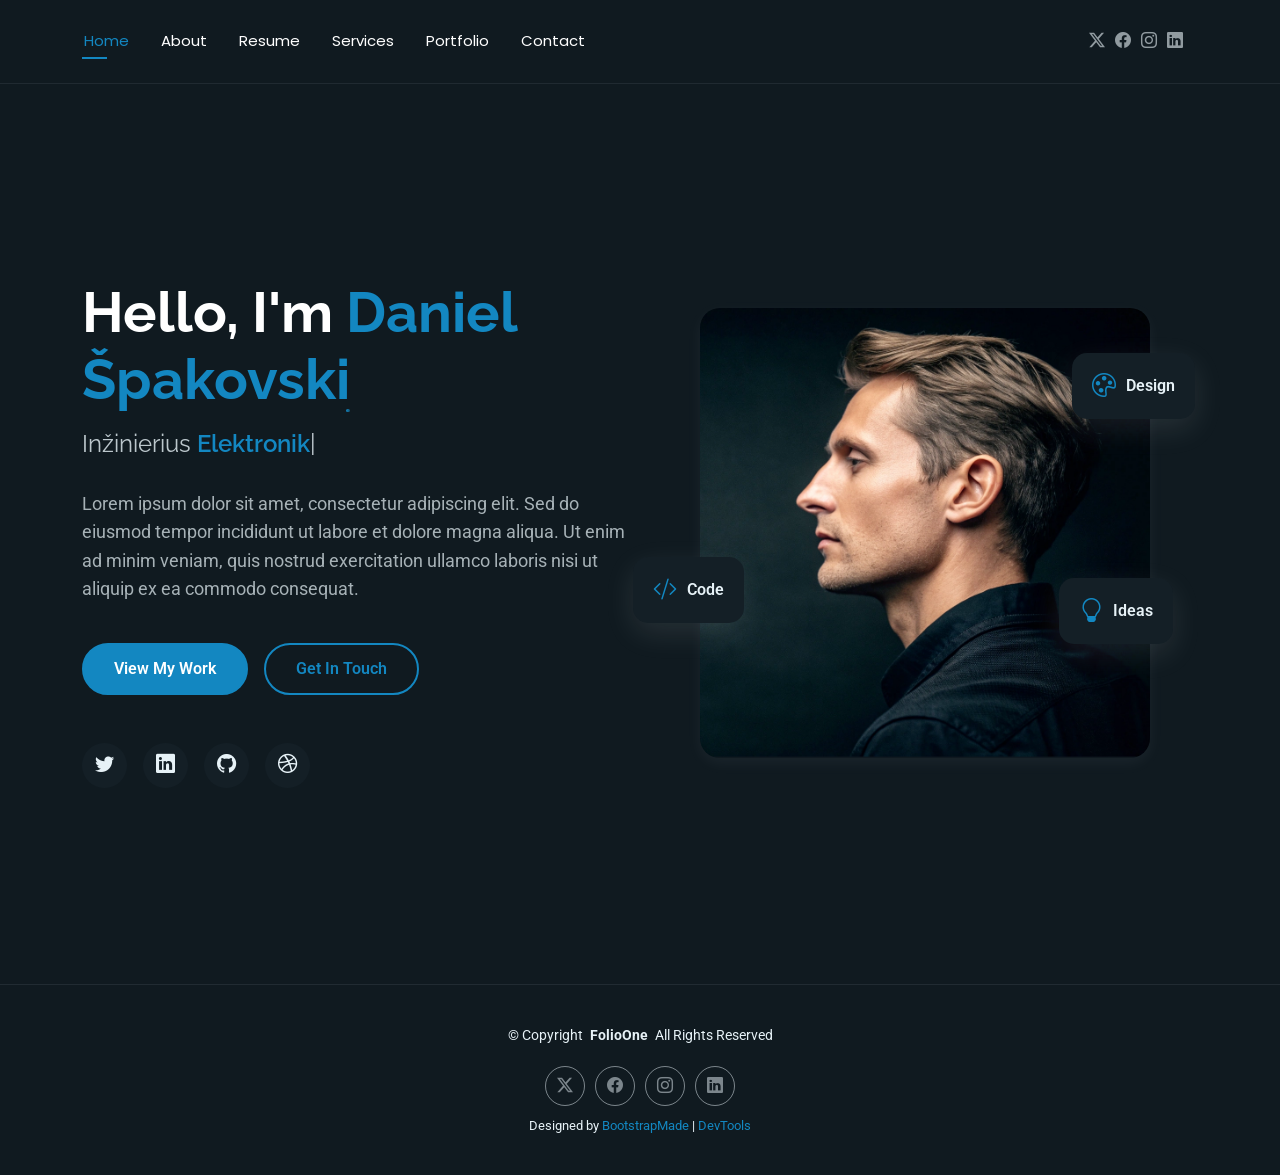
==== commit 4ff5f053: "2" ====
--- a/index.html
+++ b/index.html
@@ -78,8 +78,8 @@
         <div class="row gy-4 align-items-center">
           <div class="col-lg-6 order-2 order-lg-1">
             <div class="hero-content">
-              <h1 data-aos="fade-up" data-aos-delay="200">Hello, I'm <span class="highlight">Brandon Johnson</span></h1>
-              <h2 data-aos="fade-up" data-aos-delay="300">Creative <span class="typed" data-typed-items="UI/UX Designer, Web Developer, Digital Artist, Brand Strategist"></span></h2>
+              <h1 data-aos="fade-up" data-aos-delay="200">Hello, I'm <span class="highlight">Daniel Špakovski</span></h1>
+              <h2 data-aos="fade-up" data-aos-delay="300">Inžinierius <span class="typed" data-typed-items="Elektronikas, Technologijų specialistas"></span></h2>
               <p data-aos="fade-up" data-aos-delay="400">Lorem ipsum dolor sit amet, consectetur adipiscing elit. Sed do eiusmod tempor incididunt ut labore et dolore magna aliqua. Ut enim ad minim veniam, quis nostrud exercitation ullamco laboris nisi ut aliquip ex ea commodo consequat.</p>
               <div class="hero-actions" data-aos="fade-up" data-aos-delay="500">
                 <a href="portfolio.html" class="btn btn-primary">View My Work</a>
@@ -96,7 +96,7 @@
           <div class="col-lg-6 order-1 order-lg-2">
             <div class="hero-image" data-aos="zoom-in" data-aos-delay="300">
               <div class="image-wrapper">
-                <img src="assets/img/profile/profile-square-11.webp" alt="Sarah Mitchell" class="img-fluid">
+                <img src="assets/img/profile/profile-square-11.webp" alt="Daniel Špakovski" class="img-fluid">
                 <div class="floating-elements">
                   <div class="floating-card design" data-aos="fade-left" data-aos-delay="700">
                     <i class="bi bi-palette"></i>
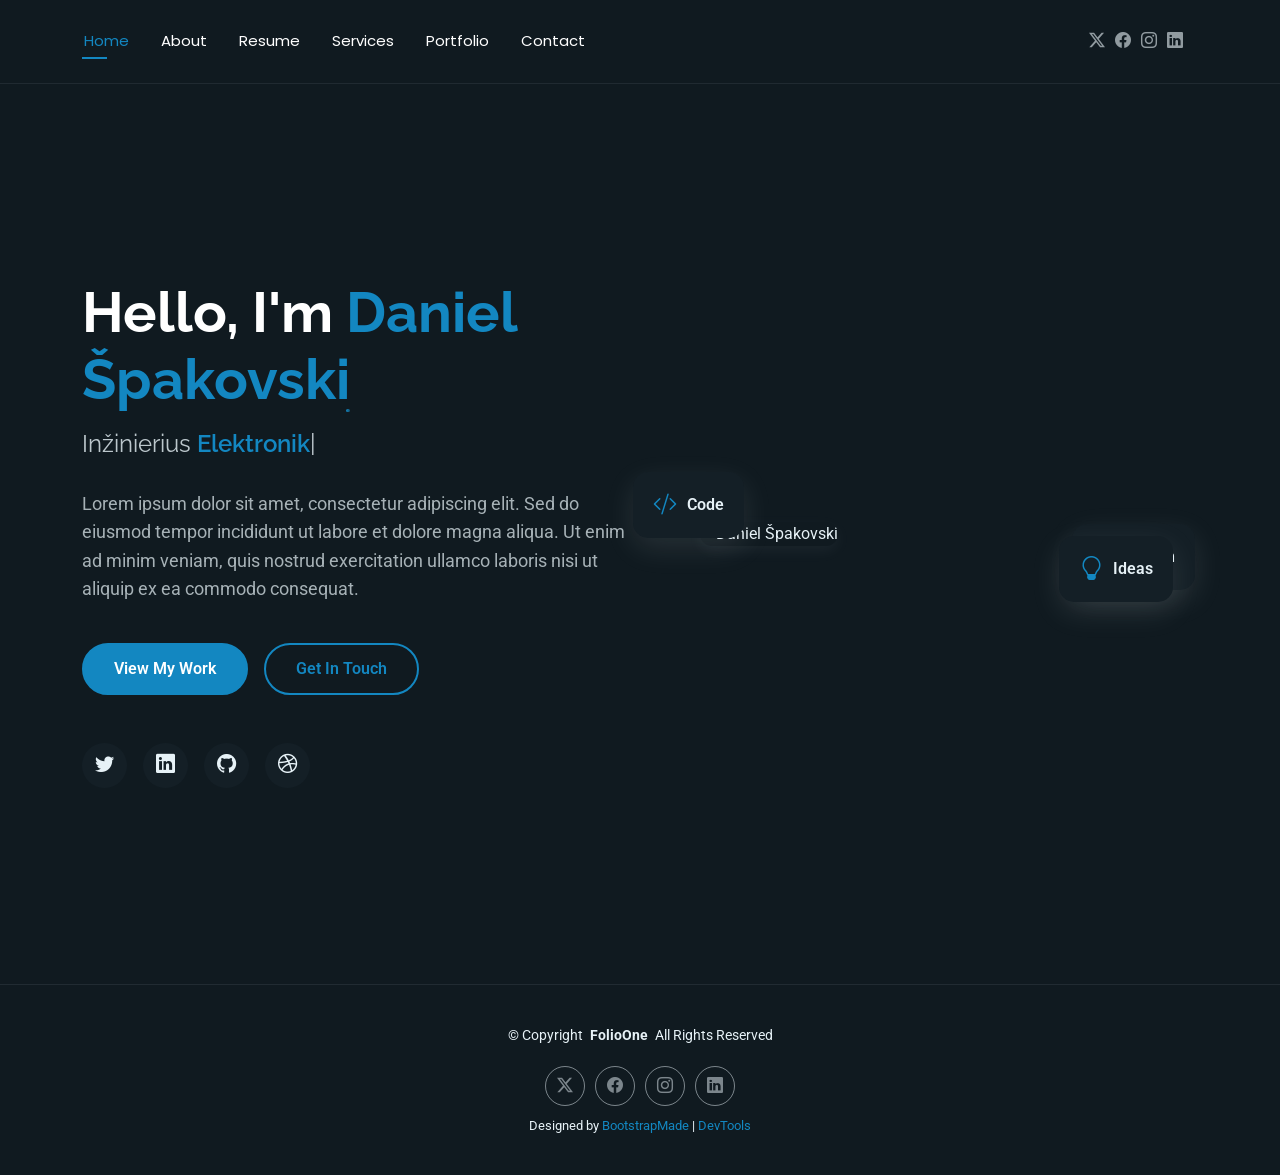
==== commit d4ec2f60: "222" ====
--- a/index.html
+++ b/index.html
@@ -96,7 +96,7 @@
           <div class="col-lg-6 order-1 order-lg-2">
             <div class="hero-image" data-aos="zoom-in" data-aos-delay="300">
               <div class="image-wrapper">
-                <img src="assets/img/profile/profile-square-11.webp" alt="Daniel Špakovski" class="img-fluid">
+                <img src="C:/Users/danie/OneDrive/Desktop/Template 1/assets/img/profile/profile-square-11.webp" alt="Daniel Špakovski" class="img-fluid">
                 <div class="floating-elements">
                   <div class="floating-card design" data-aos="fade-left" data-aos-delay="700">
                     <i class="bi bi-palette"></i>
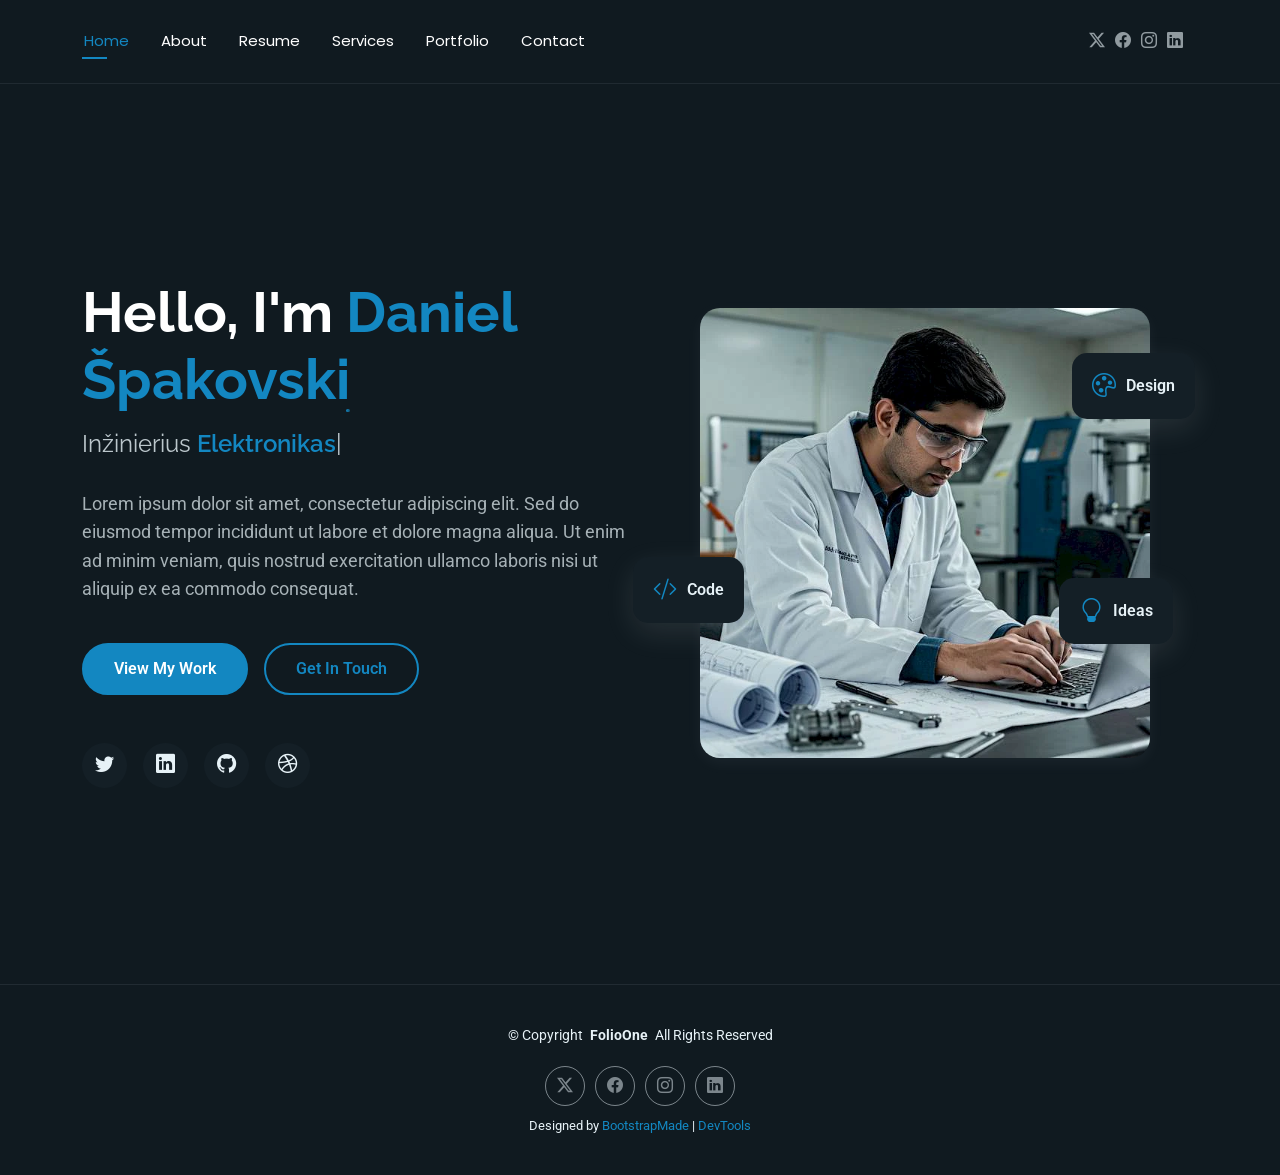
==== commit 25d10d98: "photki" ====
--- a/index.html
+++ b/index.html
@@ -96,7 +96,7 @@
           <div class="col-lg-6 order-1 order-lg-2">
             <div class="hero-image" data-aos="zoom-in" data-aos-delay="300">
               <div class="image-wrapper">
-                <img src="C:/Users/danie/OneDrive/Desktop/Template 1/assets/img/profile/profile-square-11.webp" alt="Daniel Špakovski" class="img-fluid">
+                <img src="/assets/img/profile/profile-square-12.webp" alt="Daniel Špakovski" class="img-fluid">
                 <div class="floating-elements">
                   <div class="floating-card design" data-aos="fade-left" data-aos-delay="700">
                     <i class="bi bi-palette"></i>
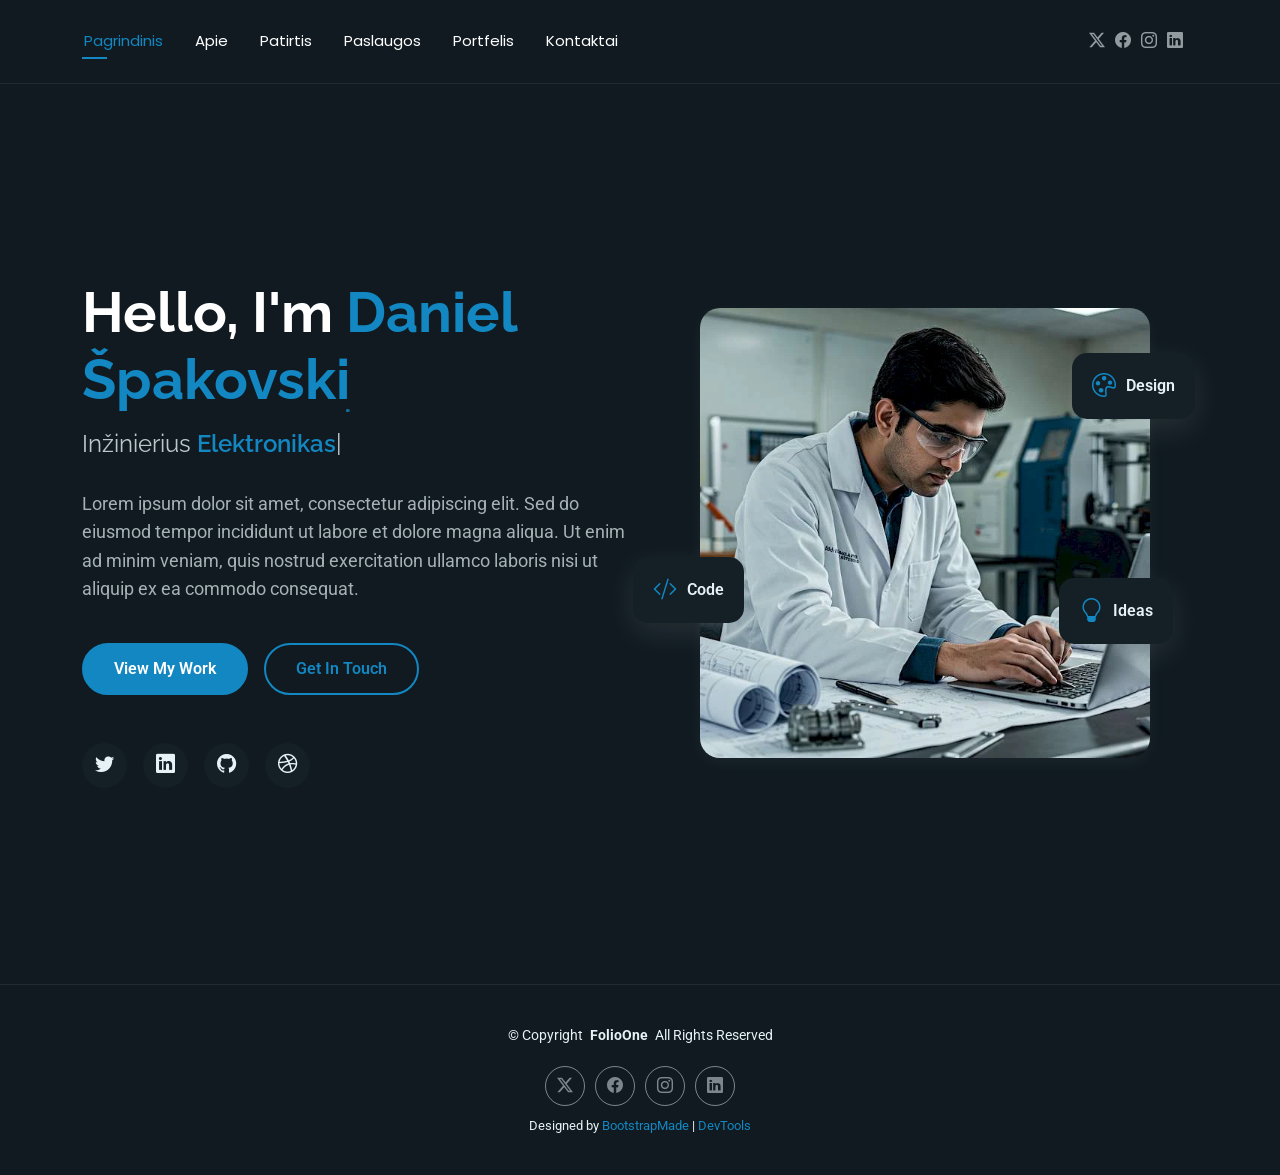
==== commit db69f826: "apie" ====
--- a/index.html
+++ b/index.html
@@ -48,12 +48,12 @@
 
       <nav id="navmenu" class="navmenu">
         <ul>
-          <li><a href="index.html" class="active">Home</a></li>
-          <li><a href="about.html">About</a></li>
-          <li><a href="resume.html">Resume</a></li>
-          <li><a href="services.html">Services</a></li>
-          <li><a href="portfolio.html">Portfolio</a></li>
-          <li><a href="contact.html">Contact</a></li>
+          <li><a href="index.html" class="active">Pagrindinis</a></li>
+          <li><a href="about.html">Apie</a></li>
+          <li><a href="resume.html">Patirtis</a></li>
+          <li><a href="services.html">Paslaugos</a></li>
+          <li><a href="portfolio.html">Portfelis</a></li>
+          <li><a href="contact.html">Kontaktai</a></li>
         </ul>
         <i class="mobile-nav-toggle d-xl-none bi bi-list"></i>
       </nav>
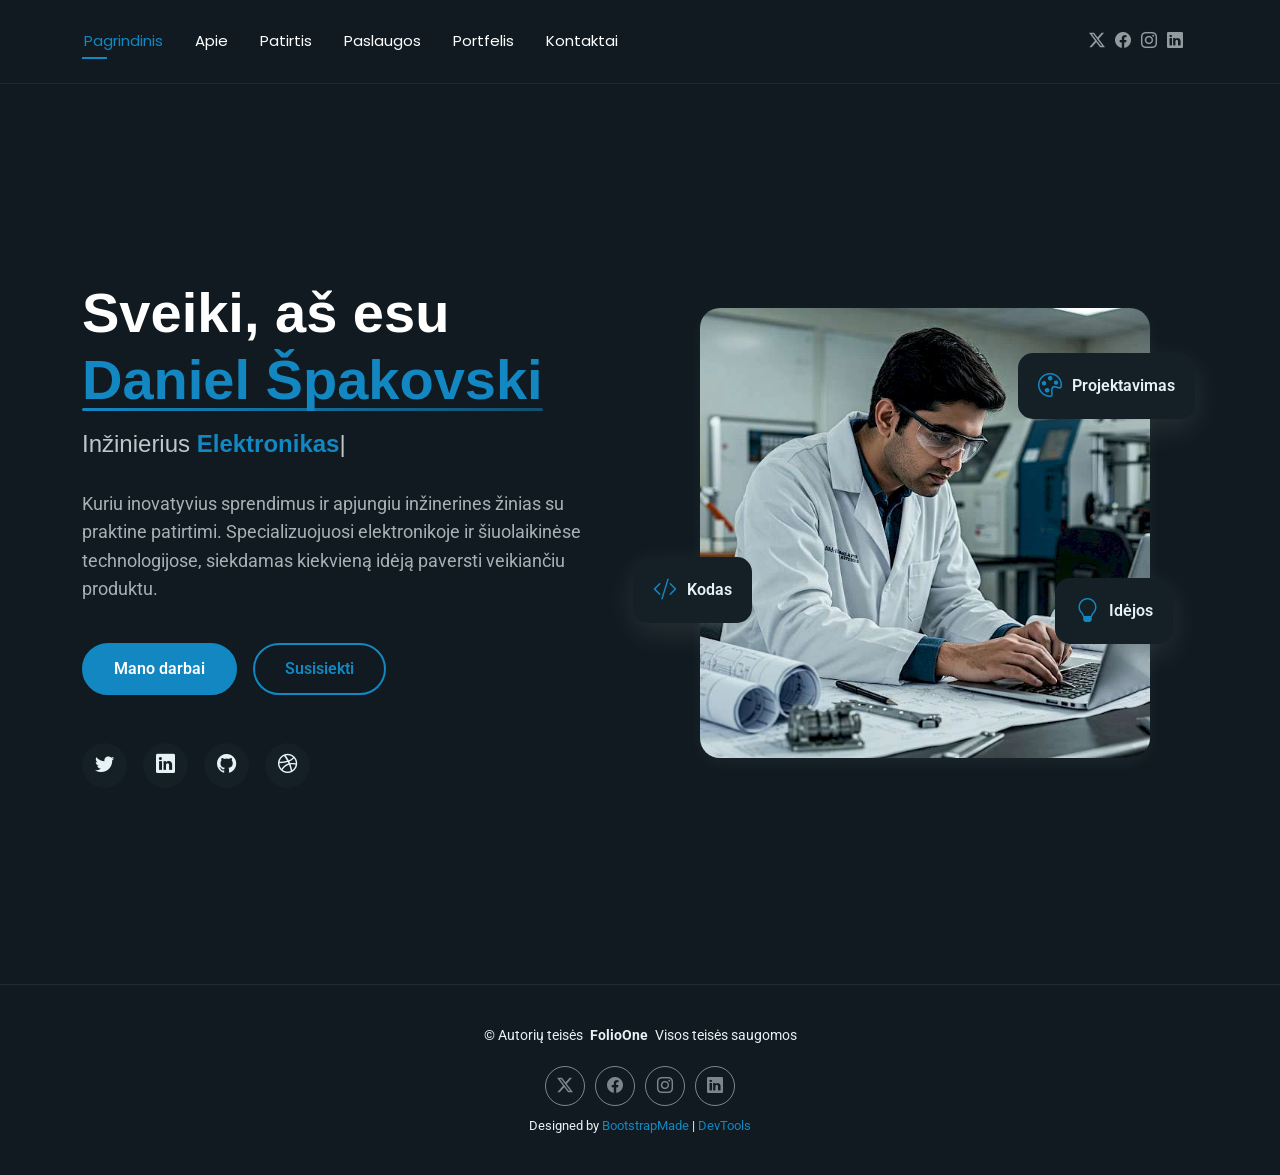
==== commit 8cf0aadc: "finallisima 7" ====
--- a/index.html
+++ b/index.html
@@ -1,21 +1,21 @@
 <!DOCTYPE html>
-<html lang="en">
+<html lang="lt">
 
 <head>
   <meta charset="utf-8">
   <meta content="width=device-width, initial-scale=1.0" name="viewport">
-  <title>Index - FolioOne Bootstrap Template</title>
-  <meta name="description" content="">
-  <meta name="keywords" content="">
+  <title>Mano CV</title>
+  <meta name="description" content="Danieliaus Špakovskio - elektronikos inžinieriaus ir technologijų specialisto - asmeninis portfelis. Susipažinkite su mano projektais ir patirtimi.">
+  <meta name="keywords" content="inžinierius, elektronika, technologijos, portfelis, Daniel Špakovski">
 
   <!-- Favicons -->
-  <link href="assets/img/favicon.png" rel="icon">
-  <link href="assets/img/apple-touch-icon.png" rel="apple-touch-icon">
+  <link href="assets/img/services/manopikt.jpg" rel="icon">
+  <link href="assets/img/services/manopikt.jpg" rel="apple-touch-icon">
 
   <!-- Fonts -->
   <link href="https://fonts.googleapis.com" rel="preconnect">
   <link href="https://fonts.gstatic.com" rel="preconnect" crossorigin>
-  <link href="https://fonts.googleapis.com/css2?family=Roboto:ital,wght@0,100;0,300;0,400;0,500;0,700;0,900;1,100;1,300;1,400;1,500;1,700;1,900&family=Poppins:ital,wght@0,100;0,200;0,300;0,400;0,500;0,600;0,700;0,800;0,900;1,100;1,200;1,300;1,400;1,500;1,600;1,700;1,800;1,900&family=Raleway:ital,wght@0,100;0,200;0,300;0,400;0,500;0,600;0,700;0,800;0,900;1,100;1,200;1,300;1,400;1,500;1,600;1,700;1,800;1,900&display=swap" rel="stylesheet">
+  <link href="https://fonts.googleapis.com/css2?family=Roboto:ital,wght@0,100;0,300;0,400;0,500;0,700;0,900;1,100;1,300;1,400;1,500;1,700;1,900&family=Poppins:ital,wght@0,100;0,200;0,300;0,400;0,500;0,600;0,700;0,8₀;₀,9₀;1,1₀;1,2₀;1,3₀;1,4₀;1,5₀;1,6₀;1,7₀;1,8₀;1,9₀&display=swap" rel="stylesheet">
 
   <!-- Vendor CSS Files -->
   <link href="assets/vendor/bootstrap/css/bootstrap.min.css" rel="stylesheet">
@@ -78,12 +78,12 @@
         <div class="row gy-4 align-items-center">
           <div class="col-lg-6 order-2 order-lg-1">
             <div class="hero-content">
-              <h1 data-aos="fade-up" data-aos-delay="200">Hello, I'm <span class="highlight">Daniel Špakovski</span></h1>
+              <h1 data-aos="fade-up" data-aos-delay="200">Sveiki, aš esu <span class="highlight">Daniel Špakovski</span></h1>
               <h2 data-aos="fade-up" data-aos-delay="300">Inžinierius <span class="typed" data-typed-items="Elektronikas, Technologijų specialistas"></span></h2>
-              <p data-aos="fade-up" data-aos-delay="400">Lorem ipsum dolor sit amet, consectetur adipiscing elit. Sed do eiusmod tempor incididunt ut labore et dolore magna aliqua. Ut enim ad minim veniam, quis nostrud exercitation ullamco laboris nisi ut aliquip ex ea commodo consequat.</p>
+              <p data-aos="fade-up" data-aos-delay="400">Kuriu inovatyvius sprendimus ir apjungiu inžinerines žinias su praktine patirtimi. Specializuojuosi elektronikoje ir šiuolaikinėse technologijose, siekdamas kiekvieną idėją paversti veikiančiu produktu.</p>
               <div class="hero-actions" data-aos="fade-up" data-aos-delay="500">
-                <a href="portfolio.html" class="btn btn-primary">View My Work</a>
-                <a href="contact.html" class="btn btn-outline">Get In Touch</a>
+                <a href="portfolio.html" class="btn btn-primary">Mano darbai</a>
+                <a href="contact.html" class="btn btn-outline">Susisiekti</a>
               </div>
               <div class="social-links" data-aos="fade-up" data-aos-delay="600">
                 <a href="#"><i class="bi bi-twitter"></i></a>
@@ -100,15 +100,15 @@
                 <div class="floating-elements">
                   <div class="floating-card design" data-aos="fade-left" data-aos-delay="700">
                     <i class="bi bi-palette"></i>
-                    <span>Design</span>
+                    <span>Projektavimas</span>
                   </div>
                   <div class="floating-card code" data-aos="fade-right" data-aos-delay="800">
                     <i class="bi bi-code-slash"></i>
-                    <span>Code</span>
+                    <span>Kodas</span>
                   </div>
                   <div class="floating-card creativity" data-aos="fade-up" data-aos-delay="900">
                     <i class="bi bi-lightbulb"></i>
-                    <span>Ideas</span>
+                    <span>Idėjos</span>
                   </div>
                 </div>
               </div>
@@ -126,7 +126,7 @@
 
     <div class="container">
       <div class="copyright text-center ">
-        <p>© <span>Copyright</span> <strong class="px-1 sitename">FolioOne</strong> <span>All Rights Reserved<br></span></p>
+        <p>© <span>Autorių teisės</span> <strong class="px-1 sitename">FolioOne</strong> <span>Visos teisės saugomos<br></span></p>
       </div>
       <div class="social-links d-flex justify-content-center">
         <a href=""><i class="bi bi-twitter-x"></i></a>
@@ -135,10 +135,6 @@
         <a href=""><i class="bi bi-linkedin"></i></a>
       </div>
       <div class="credits">
-        <!-- All the links in the footer should remain intact. -->
-        <!-- You can delete the links only if you've purchased the pro version. -->
-        <!-- Licensing information: https://bootstrapmade.com/license/ -->
-        <!-- Purchase the pro version with working PHP/AJAX contact form: [buy-url] -->
         Designed by <a href="https://bootstrapmade.com/">BootstrapMade</a> | <a href="https://bootstrapmade.com/tools/">DevTools</a>
       </div>
     </div>
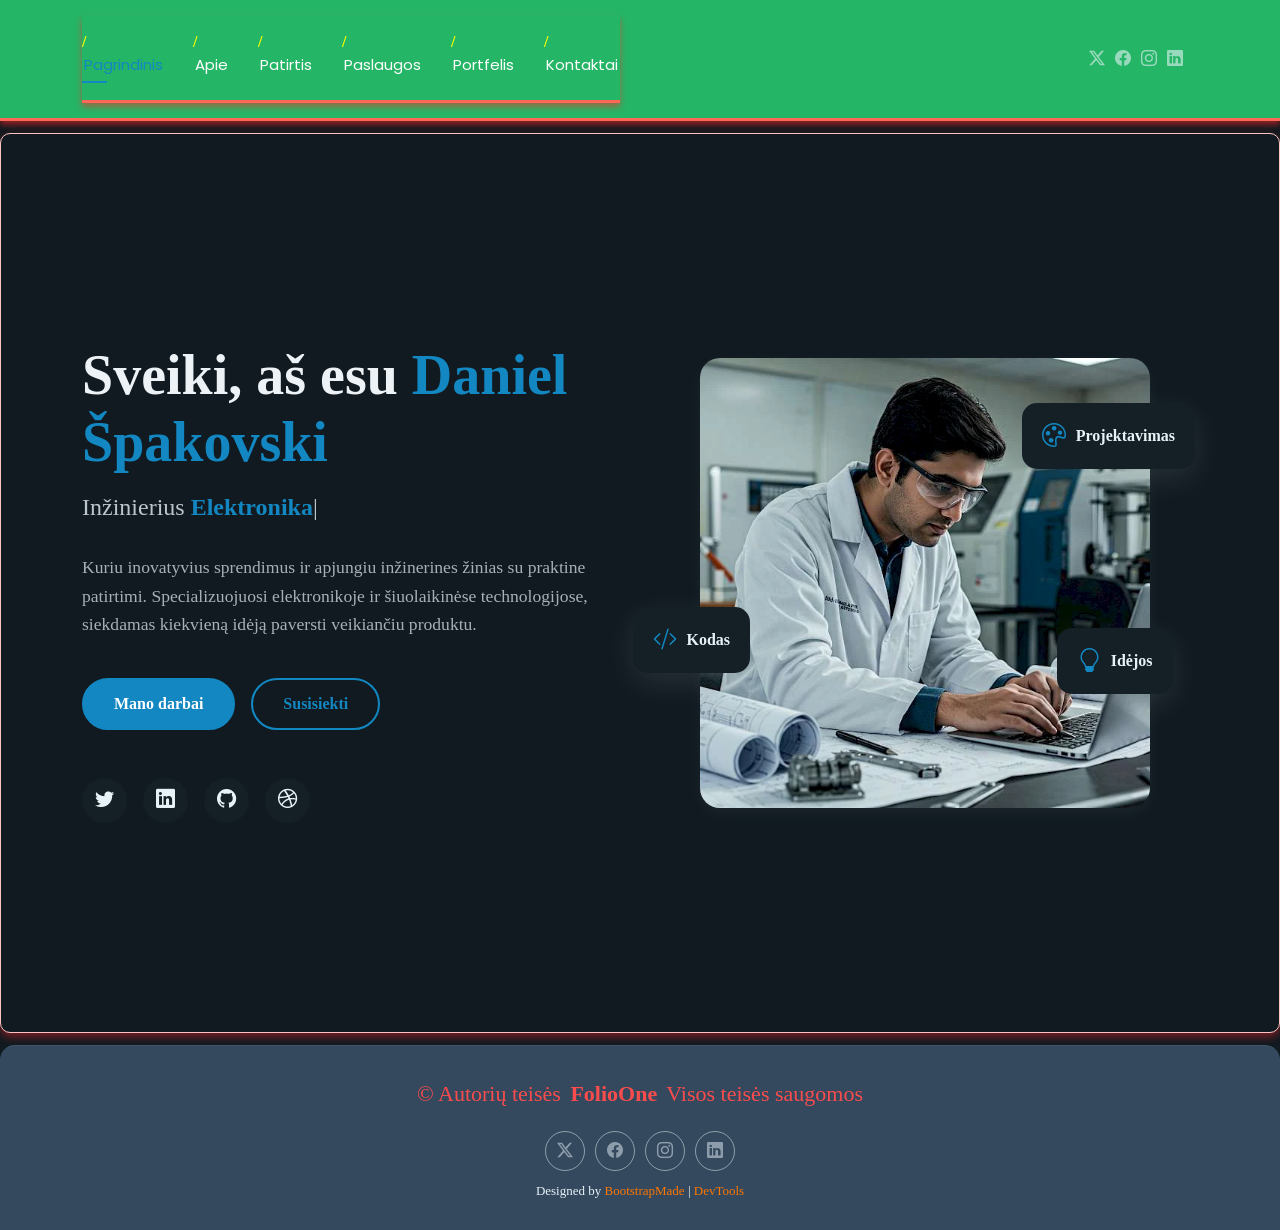
==== commit d48f4711: "9" ====
--- a/index.html
+++ b/index.html
@@ -26,7 +26,7 @@
 
   <!-- Main CSS File -->
   <link href="assets/css/main.css" rel="stylesheet">
-
+  <link href="assets/css/custom.css" rel="stylesheet">
   <!-- =======================================================
   * Template Name: FolioOne
   * Template URL: https://bootstrapmade.com/folioone-bootstrap-portfolio-website-template/
--- a/assets/css/custom.css
+++ b/assets/css/custom.css
@@ -0,0 +1,186 @@
+/*sriftai*/
+body,h1, h2, h3, h4, h5, h6, button {
+  font-family: 'Times New Roman', serif; 
+}
+
+/*antraščių (<h1-<h6>) stilius, dydis, storis, spalva */
+h1 {
+  font-size: 36px;
+  font-weight: bold;
+  color: #edf2f6;
+}
+h2 {
+  font-size: 28px;
+  font-weight: 600;
+  color: #16a085;
+}
+h3 {
+  font-size: 22px;
+  font-weight: 666;
+  color: #35c471;
+}
+h4 {
+  font-size: 28px;
+  font-weight: 500;
+  color: #92b1d1;
+}
+h5 {
+  font-size: 28px;
+  font-weight: 600;
+  color: #16a085;
+}
+h6 {
+  font-size: 22px;
+  font-weight: 667;
+  color: #ff2dd5;
+}
+/* pastraipų (<p>) stilius (dydis, spalva, eilutės aukštis) */
+p {
+  font-size: 22px;
+  color: hsl(0, 95%, 64%);
+  line-height: 1.6; 
+}
+
+/* a. Mygtukų ir jų pseudo-klasių stiliai */
+button, .btn {
+  background-color: #37afff; /* Pradinė mygtuko spalva */
+  color: #d4d492;            /* Teksto spalva */
+  padding: 10px 20px;
+  border: none;
+  border-radius: 7px;
+  cursor: pointer;
+  transition: background-color 0.4s ease;
+}
+
+/* Kai užeidinėjama pele ant mygtuko */
+button:hover, .btn:hover {
+  background-color: #1a5a86; }
+
+/* Kai mygtukas paspaudžiamas */
+button:active, .btn:active {
+  background-color: #01263e; 
+}
+
+
+/* b. Nuorodų (linkų) stiliai */
+a {
+  color: #ff7700;          /* Nuorodos spalva */
+  text-decoration: none;   /* Pašalina apatinį brūkšnį */
+}
+
+a:hover {
+  color: #fedc01;          /* Spalva užvedus pelę ant nuorodos */
+  text-decoration: underline; /* Užvedus parodo brūkšnį */
+}
+
+/* a. Tarpu (Margin ir Padding) keitimas sekcijoms „Apie“, „Patirtis“, „Atlikti darbai“ */
+.about-section {
+  padding: 70px 27px;   
+  margin-bottom: 42px;  /* Išorinis tarpas apačioje iki kitos sekcijos */
+}
+
+.resume-item {
+  background-color: #00679380;
+  border: 1px solid #fcaf34c2;
+  border-radius: 8px;
+  box-shadow: 0 4px 8px rgba(245, 42, 42, 0.378);
+  padding: 25px;
+  margin-bottom: 30px;
+}
+.portfolio-item {
+  padding: 56px 28px;
+  margin-bottom: 42px;
+}
+
+/* b. Turinio blokų išvaizdos tobulinimas */
+#card, .content-block, section {
+  background-color: #01c8e2;
+  border: 1px solid #ffc3c3;        
+  border-radius: 10px;                
+  box-shadow: 0 4px 8px rgba(251, 35, 35, 0.436); 
+  padding: 27px;
+  margin: 12px 0;
+}
+/* 1 komponentas: Navigacijos juosta */
+ #header, #navmenu {
+  background-color: #25b566;         
+  border-bottom: 3px solid #ff6756;  
+  box-shadow: 0 4px 6px rgba(255, 39, 39, 0.525); 
+}
+
+/* 2 komponentas: Puslapio apačia  */
+#footer {
+  background-color: #34495e;         
+  padding: 30px 0;                  
+  border-top-left-radius: 15px;      
+  border-top-right-radius: 15px;     
+}
+/* a. Nenumeruoto sąrašo išvaizdos keitimas */
+ul {
+  list-style-type: none; 
+  padding-left: 20px;
+}
+
+ul li {
+  position: relative;
+  margin-bottom: 8px;
+}
+
+ul li::before {
+  content: "/"; 
+  color: #ffff02; 
+  font-weight: 667;
+  display: inline-block;
+  width: 1em;
+  margin-left: 0em;
+}
+
+/* b. Atskiras stilius įdėtiniam sąrašui */
+ul ul {
+  margin-top: 5px;
+  padding-left: 15px;
+}
+
+ul ul li::before {
+  content: "–"; 
+  color: #e74c3c; 
+}
+/* Pagrindinis lentelės rėmelis ir plotis */
+.custom-table, table.table {
+  width: 100%;
+  border-collapse: separate;
+  border-spacing: 0;
+  background-color: #ffffff;
+  border-radius: 8px; /* Užapvalinti lentelės kampai */
+  overflow: hidden;
+  box-shadow: 0 4px 10px rgba(0, 0, 0, 0.15); /* Švelnus šešėlis aplink lentelę */
+  margin-top: 15px;
+}
+
+.custom-table th, table.table th {
+  background-color: #1e3f20; 
+  color: #ffffff;            
+  padding: 15px 20px;       
+  text-align: center;        
+  font-size: 16px;
+  font-weight: 600;
+  border: none;
+}
+
+/* c. Duomenų langelių stiliai ir tarpai */
+.custom-table td, table.table td {
+  padding: 14px 20px;       
+  text-align: center;        
+  color: #333333;
+  border-bottom: 1px solid #e0e0e0;
+}
+
+
+.custom-table tbody tr:nth-child(even), table.table tbody tr:nth-child(even) {
+  background-color: #22e653; /* Švelnus kitos eilutės atspalvis */
+}
+
+.custom-table tbody tr:hover, table.table tbody tr:hover {
+  background-color: #e2ede5; 
+  transition: background-color 0.2s ease;
+}
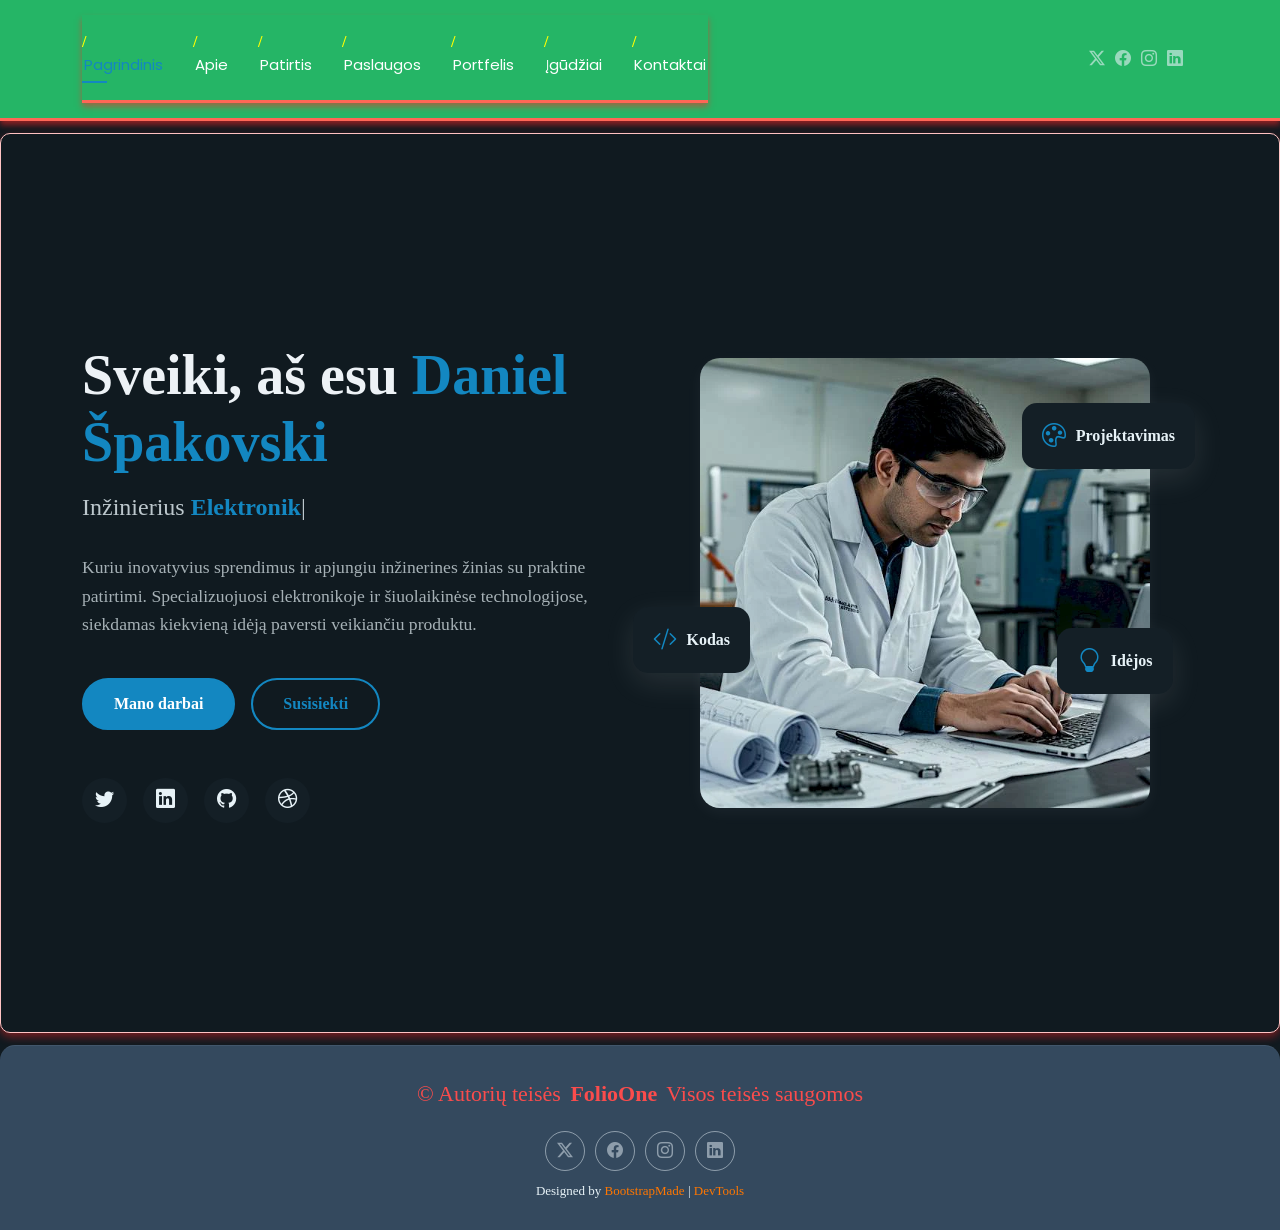
==== commit 3365ff44: "main 10" ====
--- a/index.html
+++ b/index.html
@@ -53,7 +53,8 @@
           <li><a href="resume.html">Patirtis</a></li>
           <li><a href="services.html">Paslaugos</a></li>
           <li><a href="portfolio.html">Portfelis</a></li>
-          <li><a href="contact.html">Kontaktai</a></li>
+          <li><a href="igudziai.html">Įgūdžiai</a></li>
+          <li><a href="contact.html">Kontaktai</a></li>        
         </ul>
         <i class="mobile-nav-toggle d-xl-none bi bi-list"></i>
       </nav>
--- a/assets/css/custom.css
+++ b/assets/css/custom.css
@@ -183,4 +183,193 @@
 .custom-table tbody tr:hover, table.table tbody tr:hover {
   background-color: #e2ede5; 
   transition: background-color 0.2s ease;
+}
+/* Naujos skilties išdėstymas */
+.skill-kanban-section {
+  padding-top: 30px;
+  padding-bottom: 60px;
+}
+
+/* XP, lygio ir rango sritis */
+.kanban-top-panel {
+  background-color: #0b3b4c;
+  border: 1px solid rgba(255, 255, 255, 0.14);
+  border-radius: 12px;
+  padding: 22px;
+  margin-bottom: 20px;
+  color: #ffffff;
+}
+
+.xp-info-grid {
+  display: grid;
+  grid-template-columns: repeat(3, minmax(0, 1fr));
+  gap: 16px;
+  margin-bottom: 20px;
+}
+
+.xp-stat-card {
+  display: flex;
+  flex-direction: column;
+  gap: 6px;
+  background-color: rgba(255, 255, 255, 0.06);
+  border-radius: 8px;
+  padding: 14px 16px;
+}
+
+.xp-label {
+  font-size: 13px;
+  opacity: 0.85;
+}
+
+.xp-value {
+  font-size: 20px;
+  font-weight: 700;
+}
+
+/* Progreso juosta */
+.xp-progress-header {
+  display: flex;
+  justify-content: space-between;
+  align-items: center;
+  gap: 12px;
+  font-size: 14px;
+  margin-bottom: 8px;
+}
+
+.xp-progress-track {
+  width: 100%;
+  height: 14px;
+  background-color: rgba(255, 255, 255, 0.16);
+  border-radius: 999px;
+  overflow: hidden;
+}
+
+.xp-progress-fill {
+  height: 100%;
+  background: linear-gradient(90deg, #2ecc71, #27ae60);
+  border-radius: 999px;
+  transition: width 0.3s ease;
+}
+
+/* Įgūdžių pažangos statistikos sritis */
+.kanban-stats-bar {
+  display: flex;
+  flex-wrap: wrap;
+  gap: 12px;
+  margin-bottom: 24px;
+}
+
+.stat-pill {
+  display: inline-flex;
+  align-items: center;
+  gap: 8px;
+  padding: 10px 16px;
+  border-radius: 8px;
+  background-color: #132933;
+  color: #ffffff;
+  border: 1px solid rgba(255, 255, 255, 0.12);
+  font-size: 14px;
+}
+
+/* Kanban lenta (3 kategorijos) */
+.kanban-board {
+  display: grid;
+  grid-template-columns: repeat(3, minmax(0, 1fr));
+  gap: 20px;
+  align-items: start;
+}
+
+.kanban-column {
+  background-color: #0e242e;
+  border: 1px solid rgba(255, 255, 255, 0.12);
+  border-radius: 12px;
+  padding: 16px;
+  color: #ffffff;
+}
+
+.kanban-column-header {
+  display: flex;
+  justify-content: space-between;
+  align-items: center;
+  padding-bottom: 12px;
+  margin-bottom: 14px;
+  border-bottom: 1px solid rgba(255, 255, 255, 0.14);
+}
+
+.kanban-column-header h3 {
+  margin: 0;
+  font-size: 18px;
+  color: #ffffff;
+}
+
+.column-count {
+  display: inline-flex;
+  align-items: center;
+  justify-content: center;
+  min-width: 28px;
+  height: 28px;
+  padding: 0 8px;
+  border-radius: 999px;
+  background-color: rgba(255, 255, 255, 0.14);
+  font-size: 13px;
+  font-weight: 600;
+}
+
+/* Įgūdžių kortelės */
+.kanban-cards {
+  display: flex;
+  flex-direction: column;
+  gap: 12px;
+}
+
+.skill-kanban-card {
+  background-color: #ffffff;
+  color: #1c2833;
+  border-radius: 10px;
+  padding: 14px 16px;
+  border-left: 4px solid #3498db;
+  box-shadow: 0 4px 10px rgba(0, 0, 0, 0.12);
+}
+
+.skill-kanban-card.is-completed {
+  border-left-color: #27ae60;
+}
+
+.skill-card-top {
+  display: flex;
+  justify-content: space-between;
+  align-items: flex-start;
+  gap: 10px;
+  margin-bottom: 8px;
+}
+
+.skill-name {
+  margin: 0;
+  font-size: 15px;
+  font-weight: 600;
+  color: #1c2833;
+}
+
+.skill-xp {
+  flex-shrink: 0;
+  padding: 3px 9px;
+  border-radius: 999px;
+  background-color: #eaf4fc;
+  color: #1f618d;
+  font-size: 12px;
+  font-weight: 700;
+}
+
+.skill-status {
+  margin: 0;
+  font-size: 13px;
+  color: #4a5568;
+}
+
+/* Mažesniems ekranams */
+@media (max-width: 991px) {
+  .kanban-board,
+  .xp-info-grid {
+    grid-template-columns: 1fr;
+  }
 }
